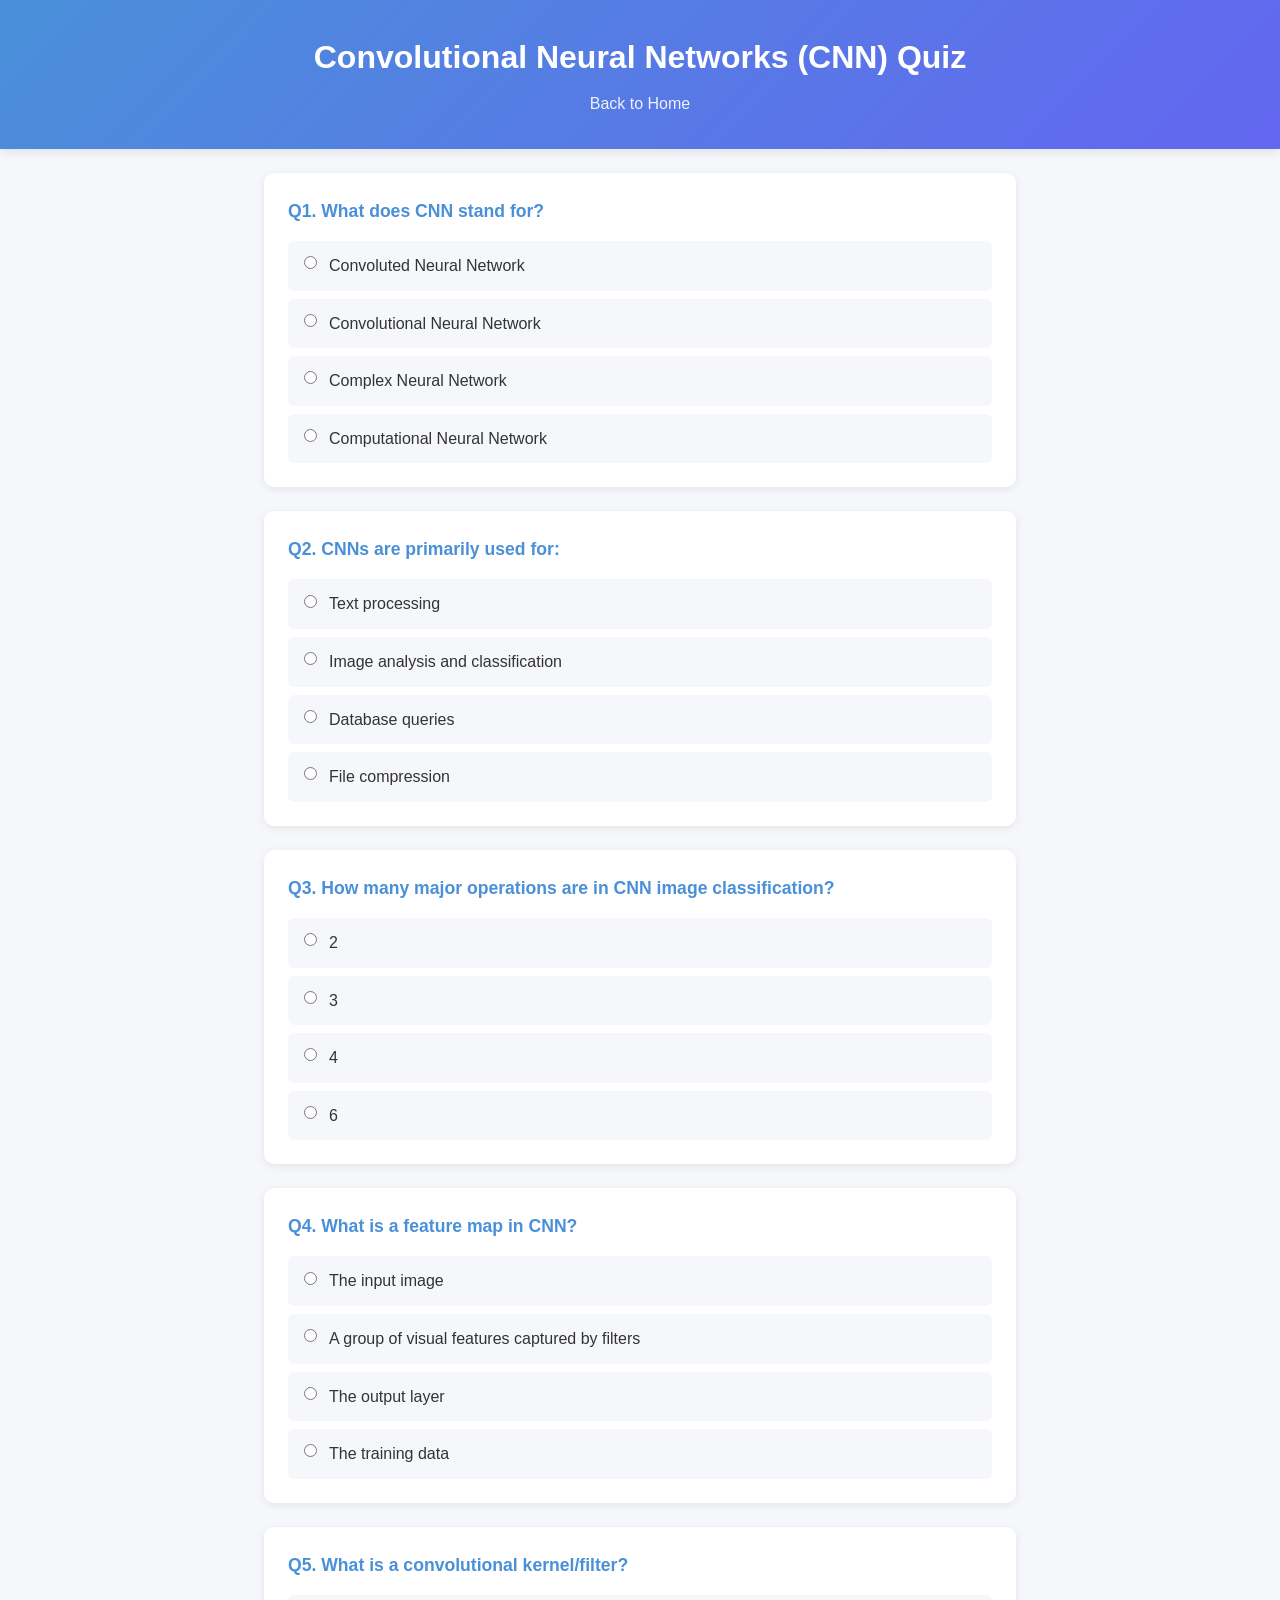
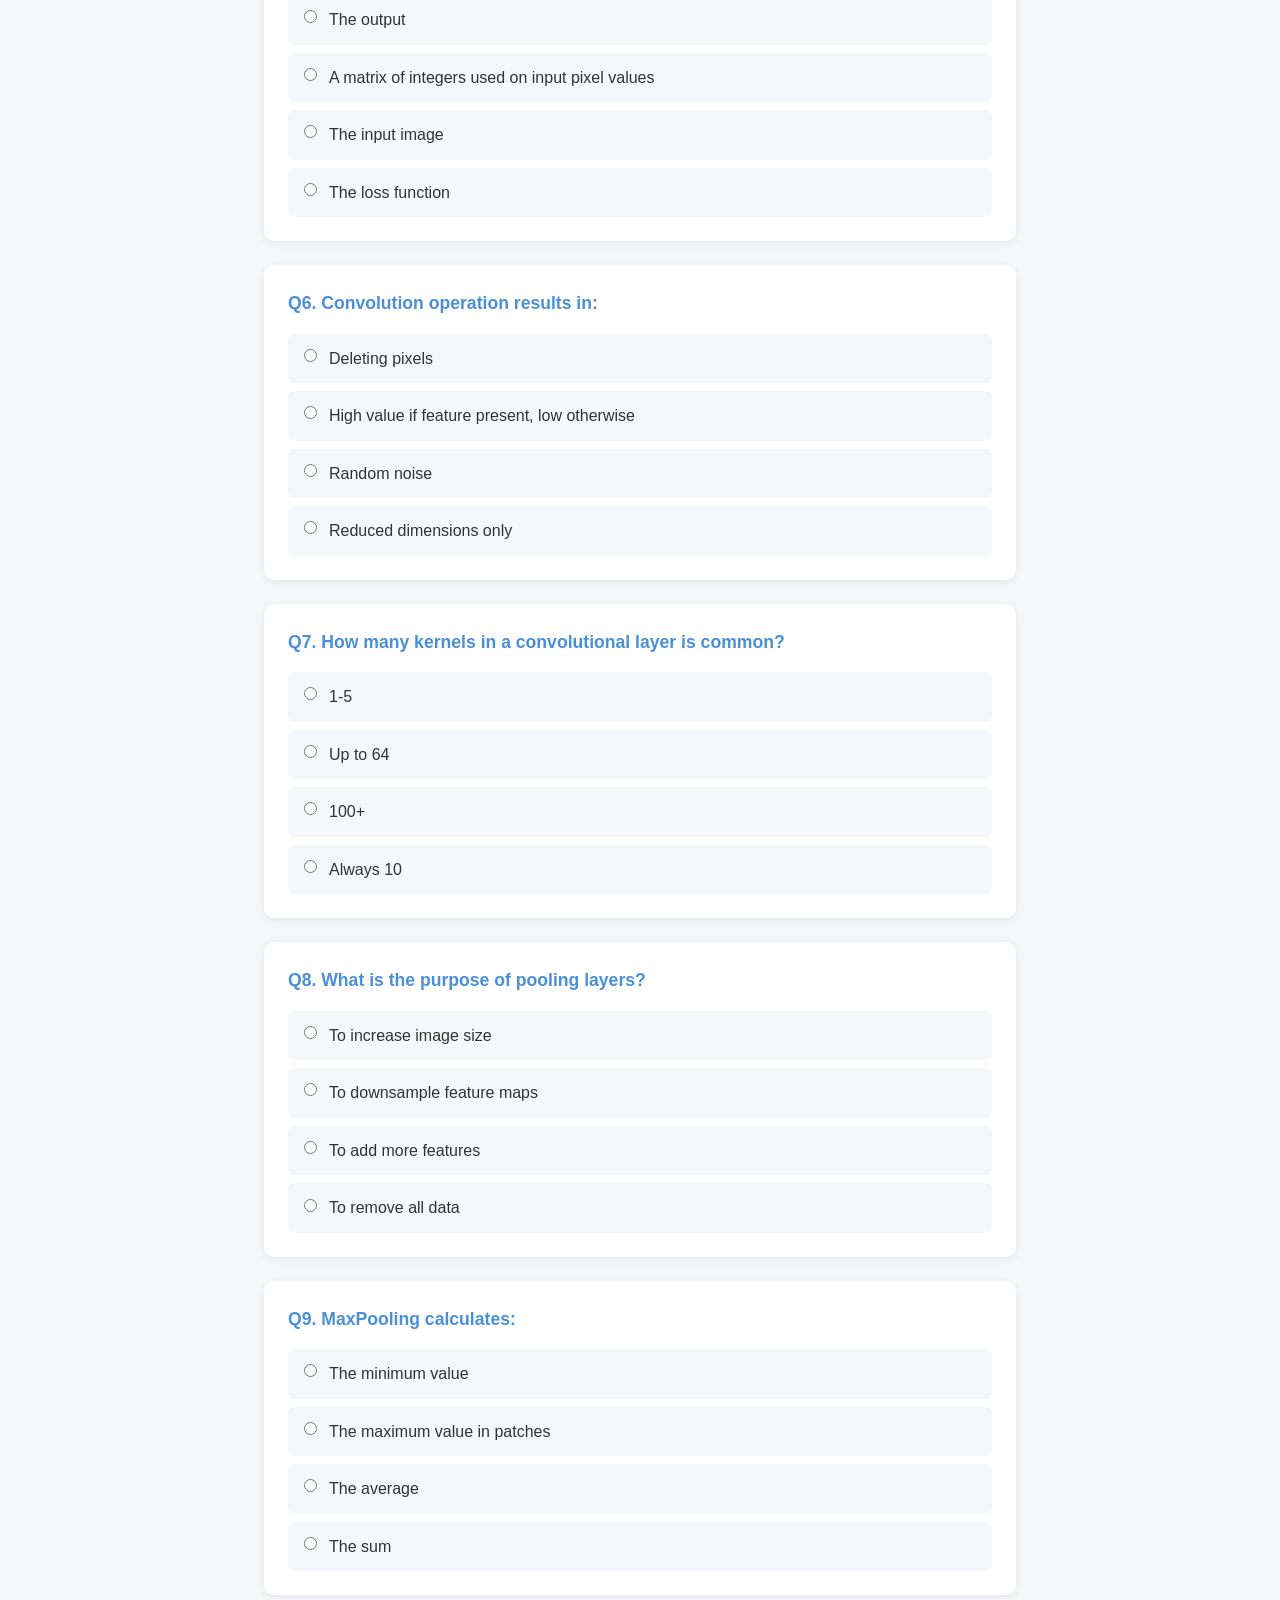
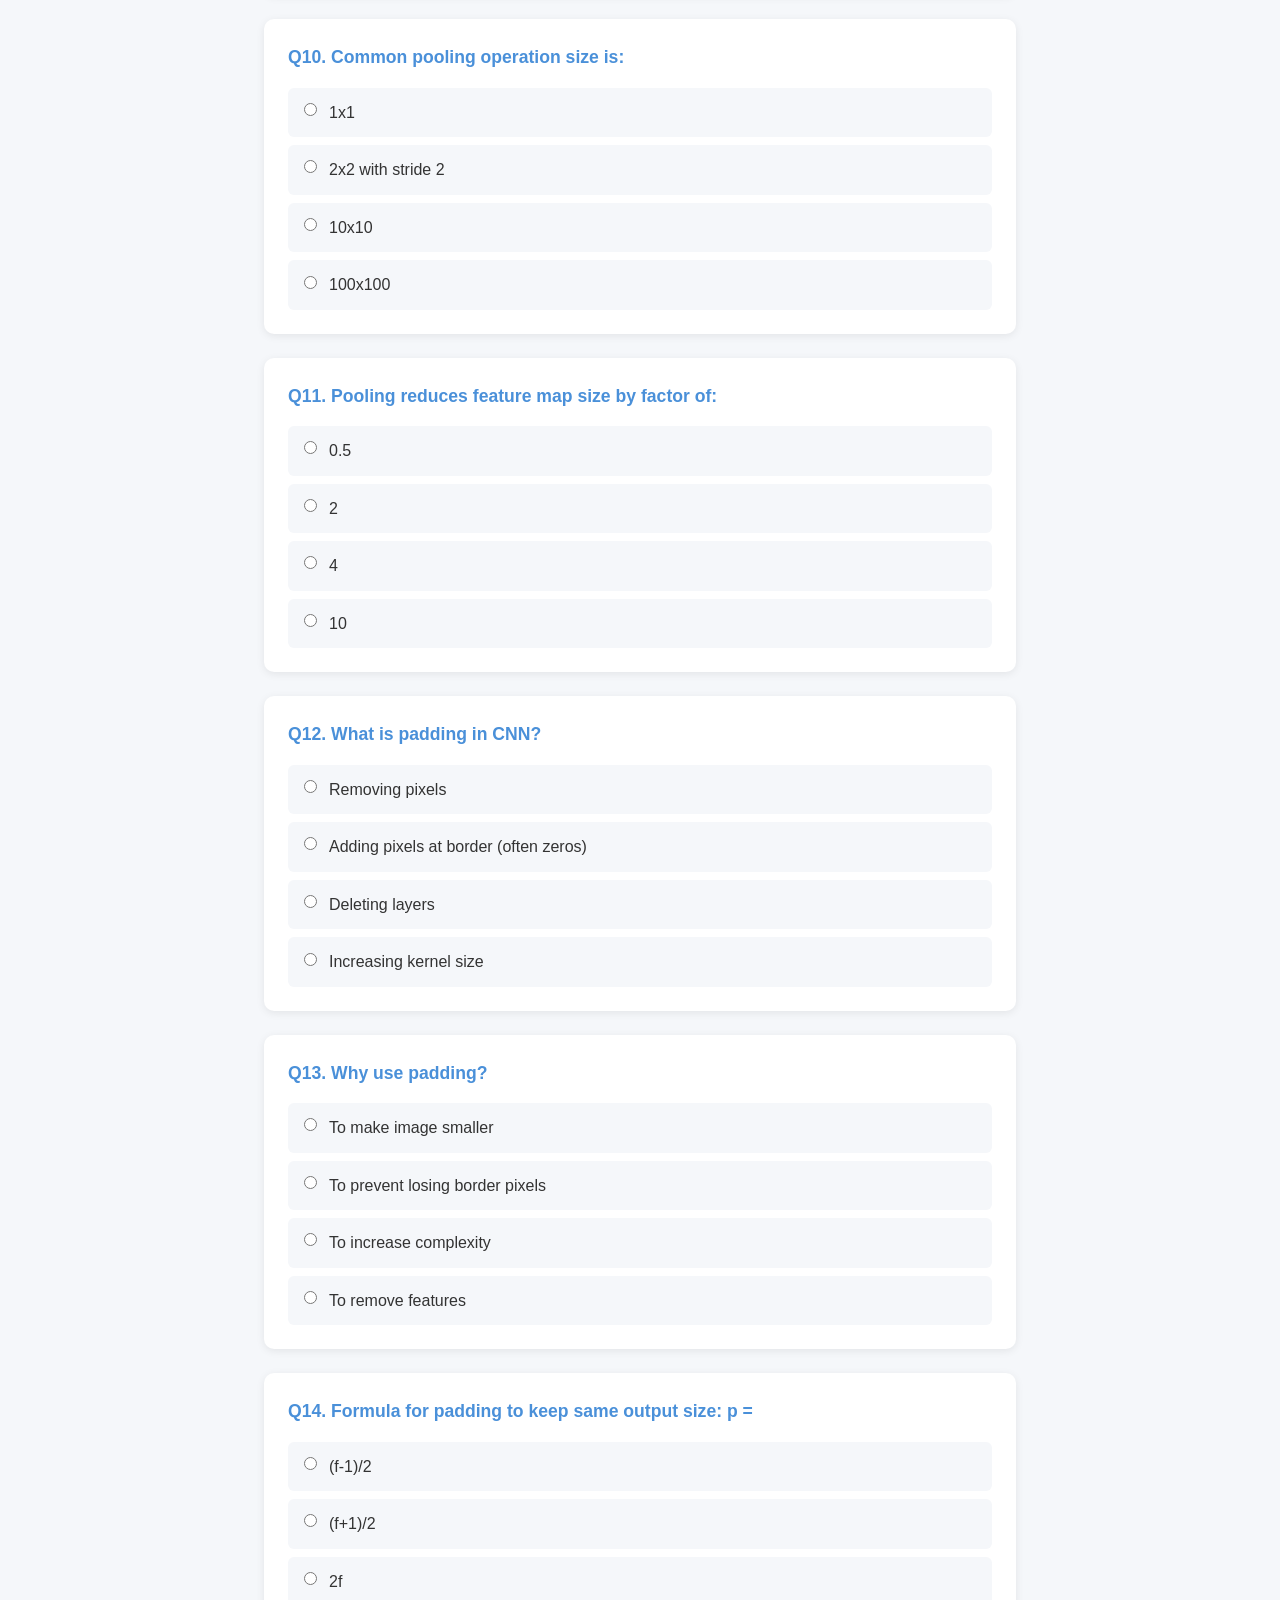
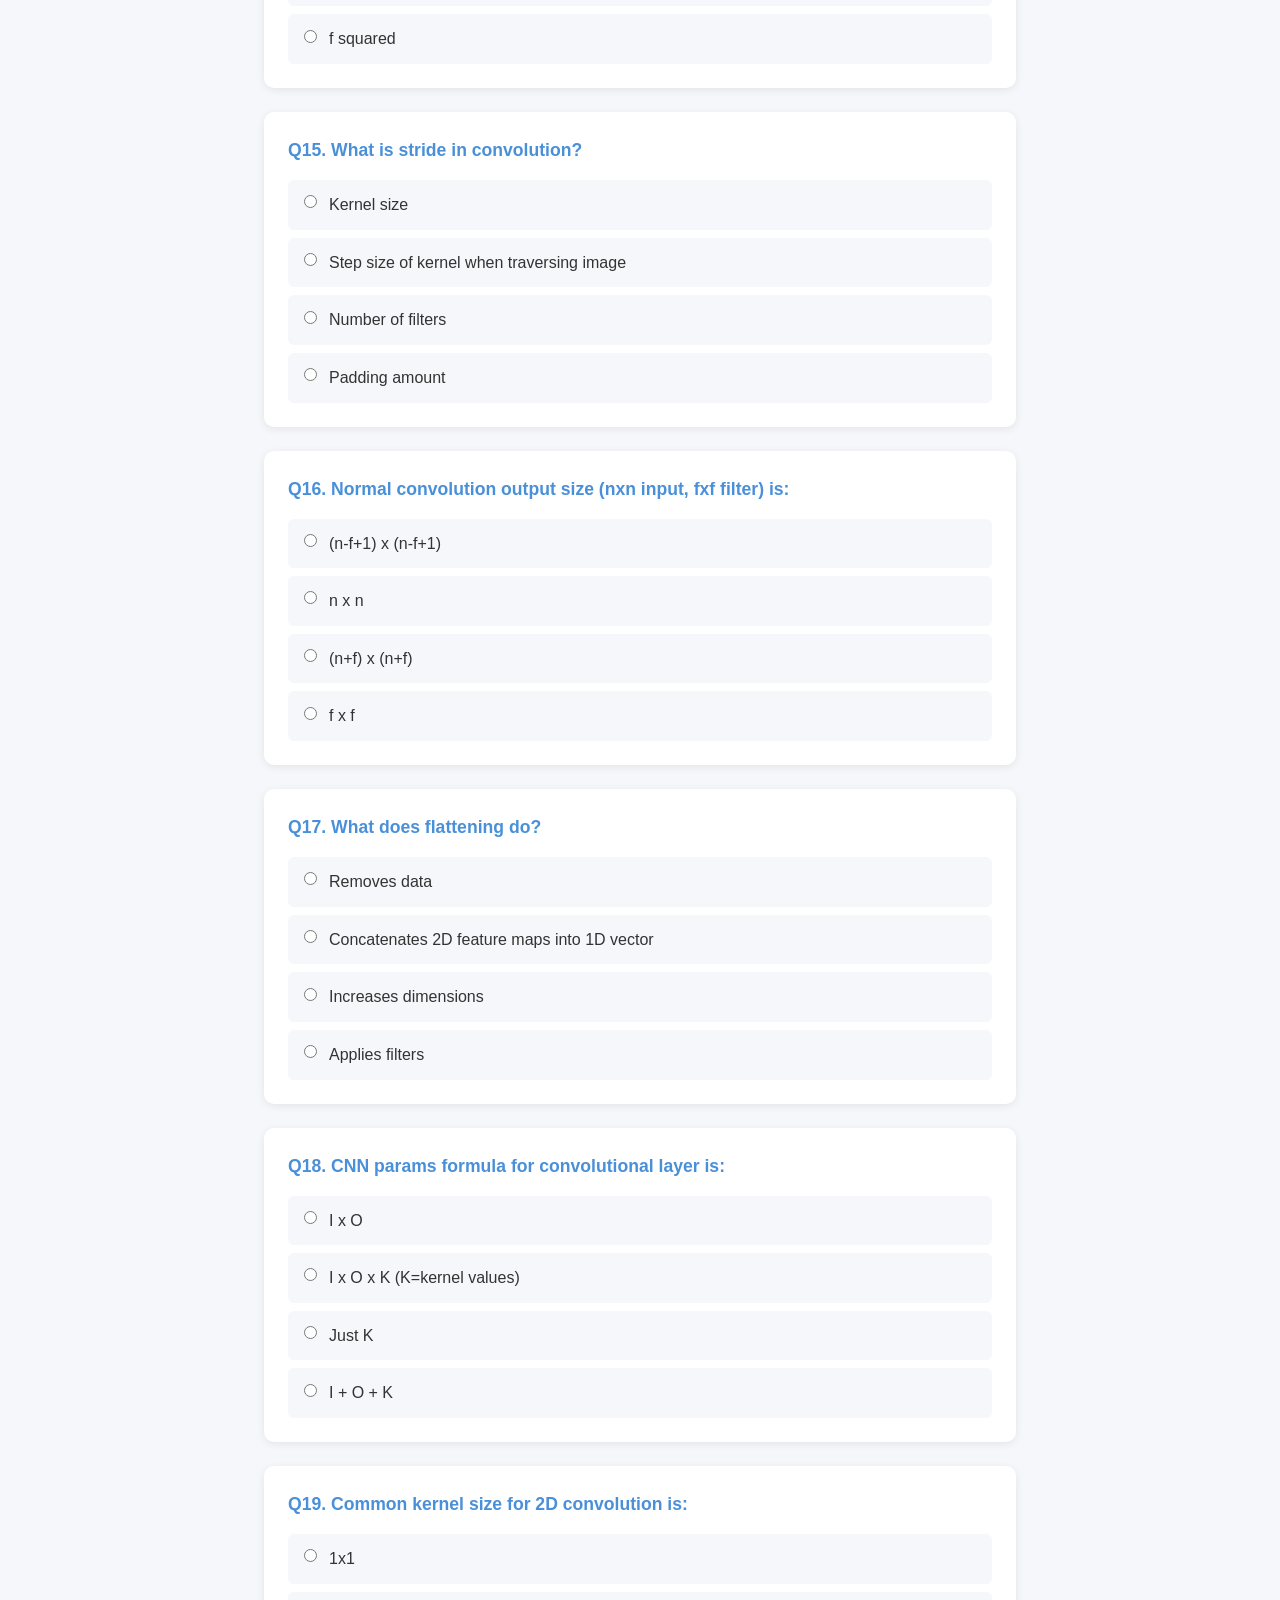
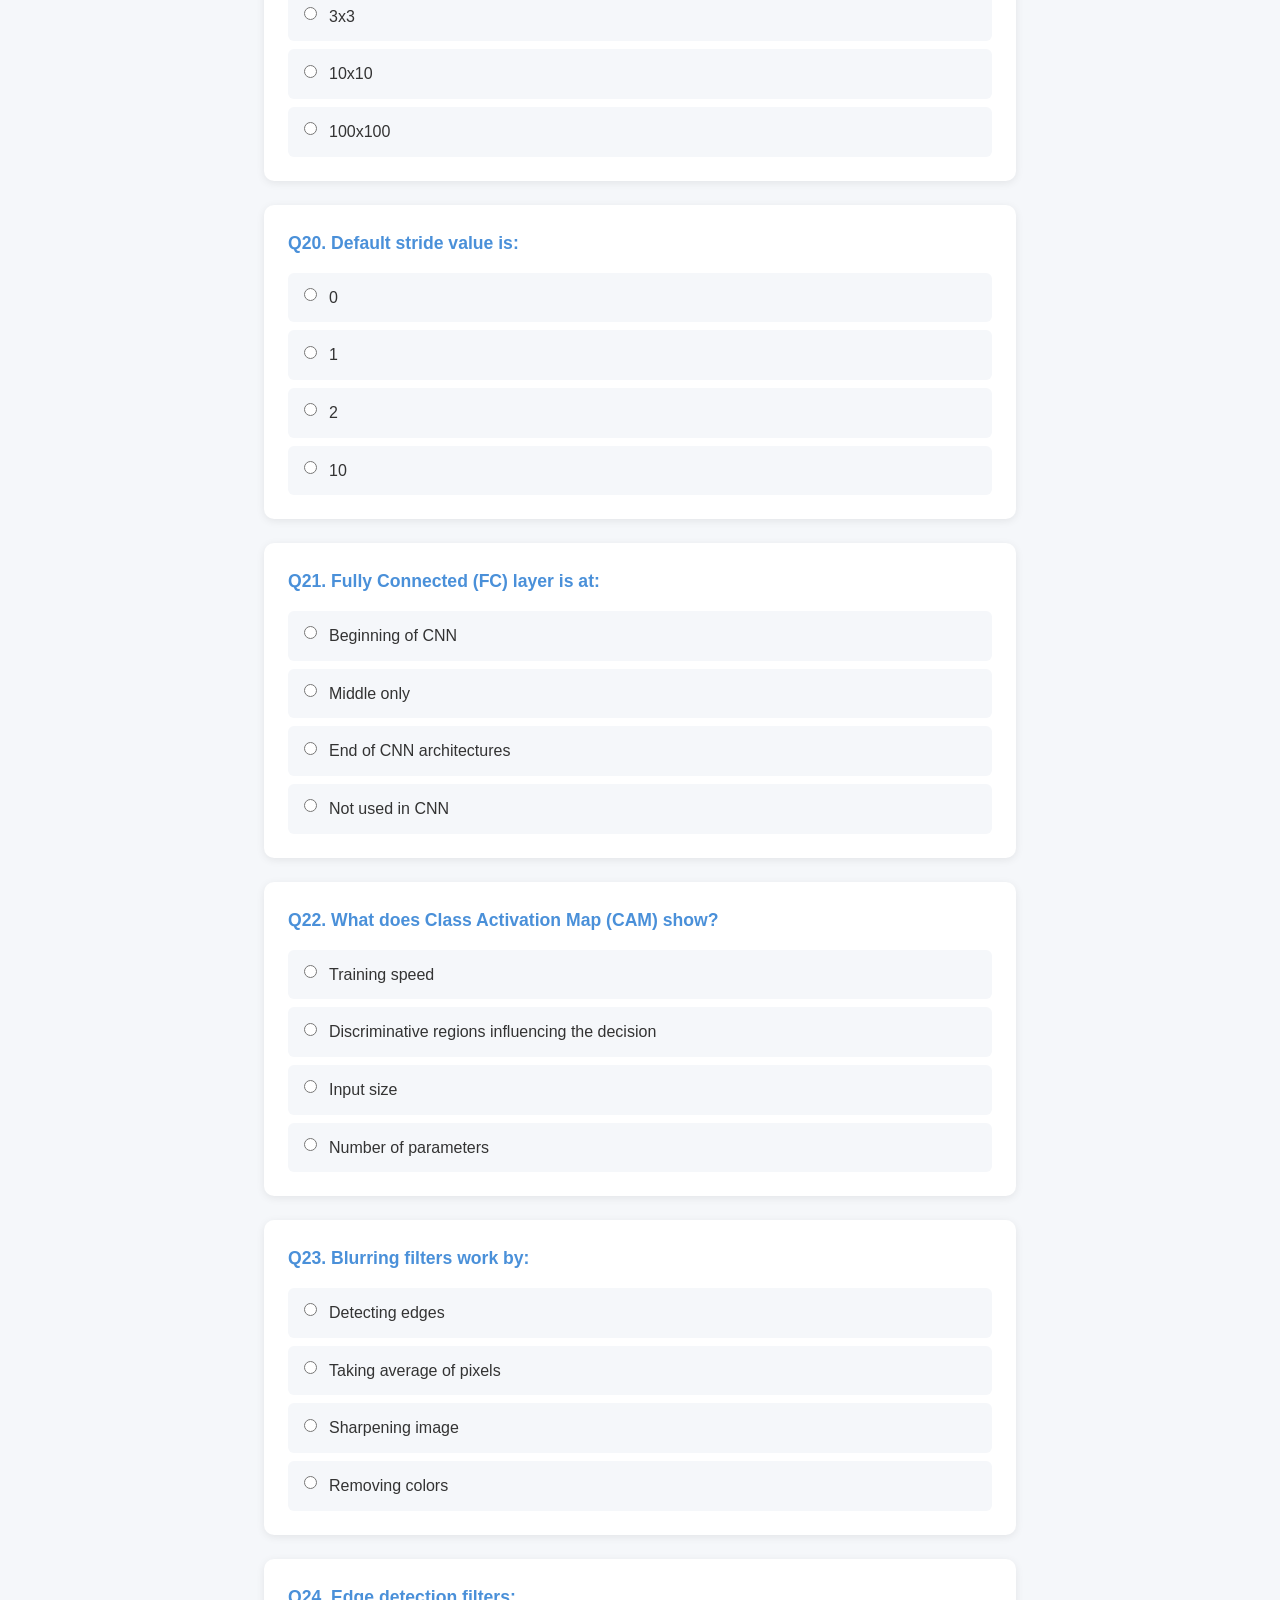
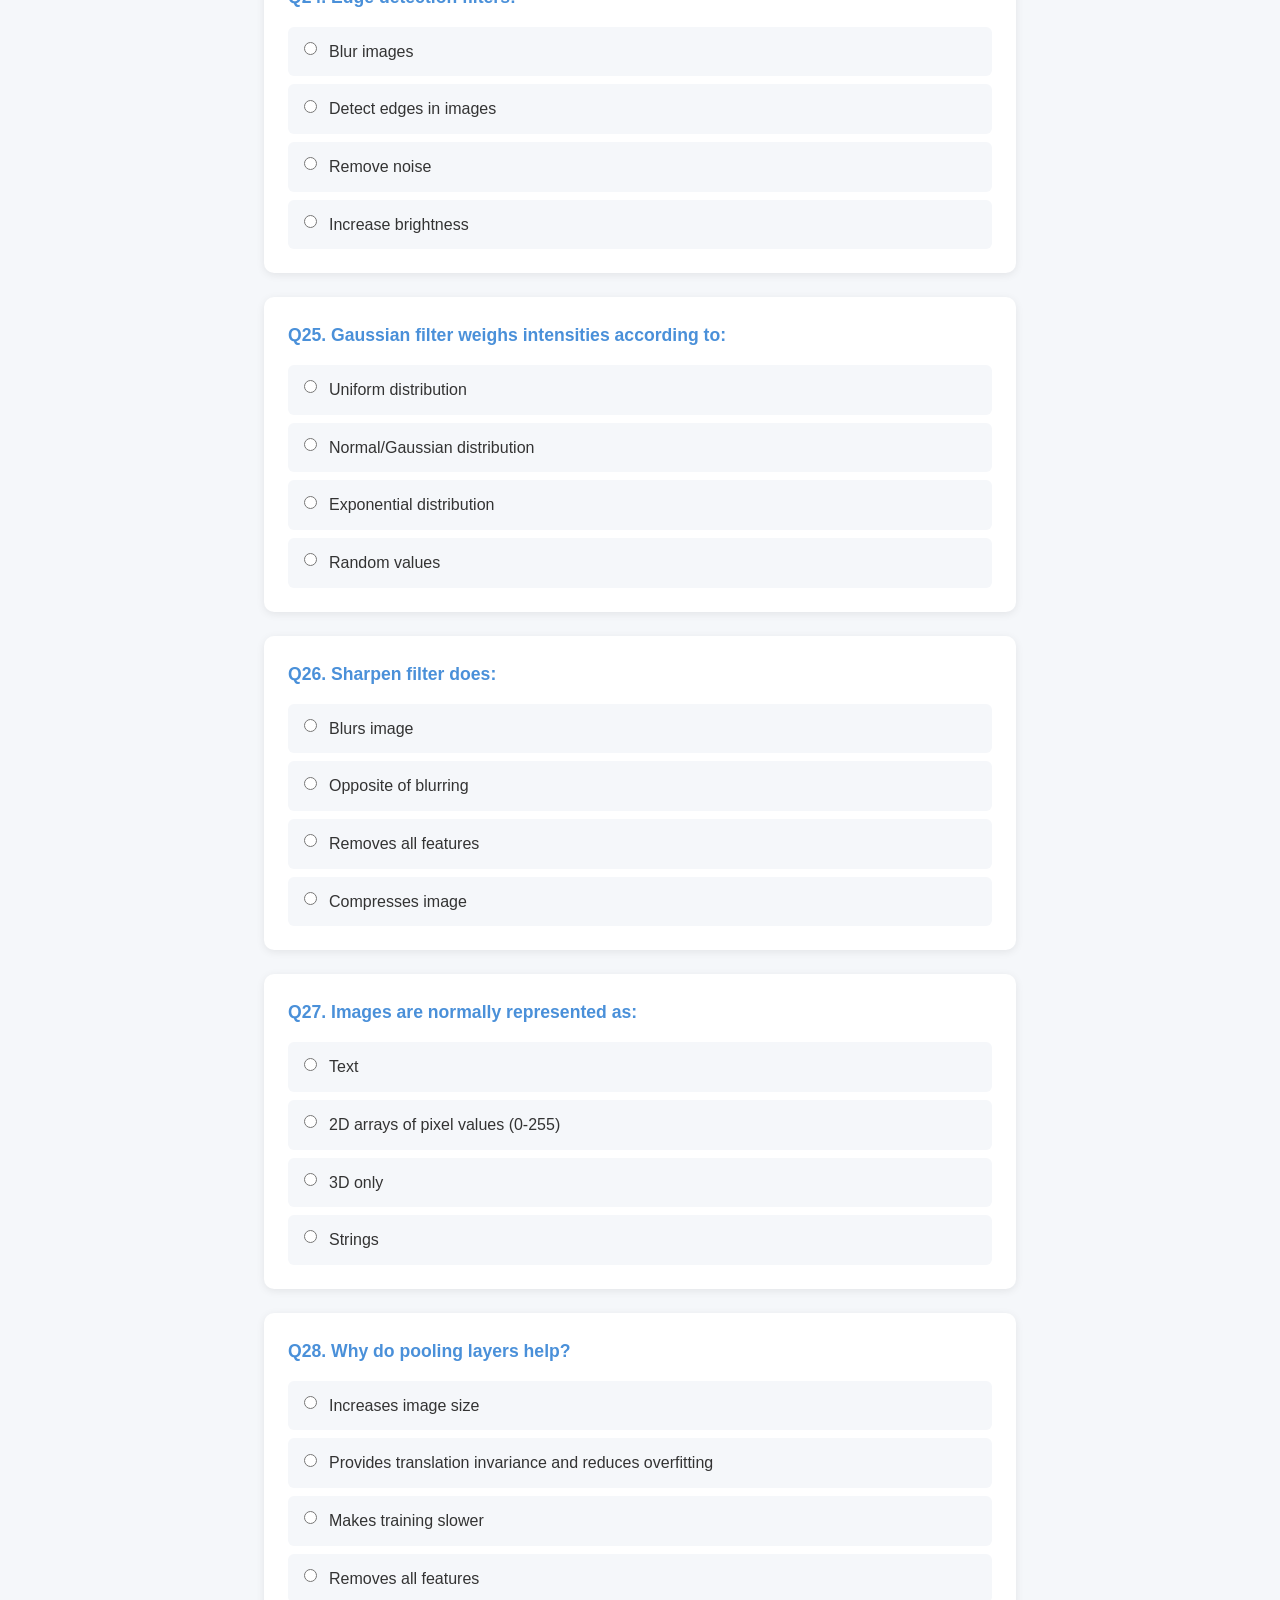
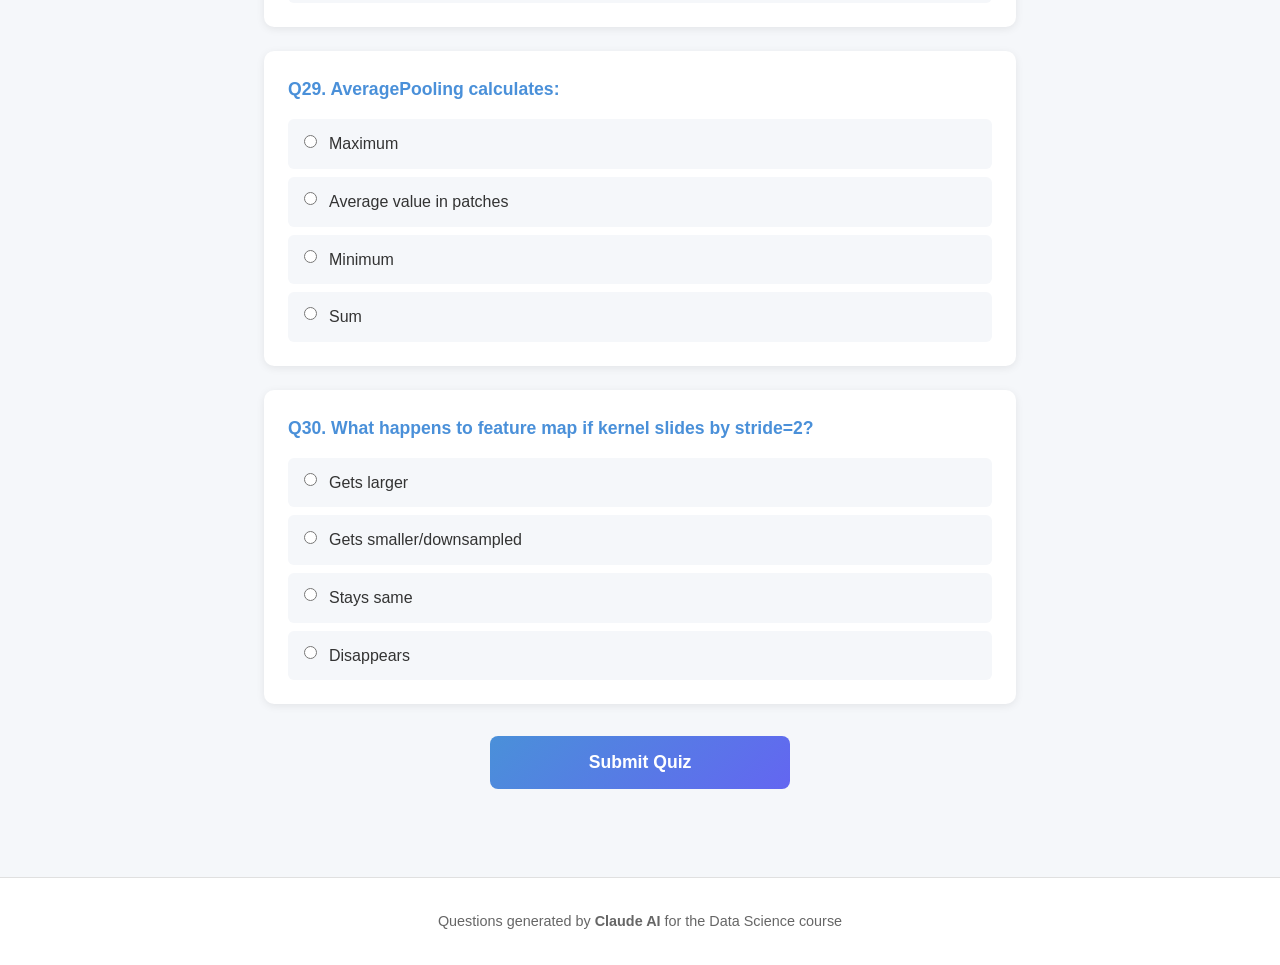
==== html/quiz_cnn.html @ d698b7fb "Add files via upload" ====
<!DOCTYPE html>
<html lang="en">
<head>
    <meta charset="UTF-8">
    <meta name="viewport" content="width=device-width, initial-scale=1.0">
    <title>CNN Quiz - Data Science Quizzes</title>
    <link rel="stylesheet" href="../css/styles.css">
</head>
<body>
    <header class="header">
        <h1>Convolutional Neural Networks (CNN) Quiz</h1>
        <p><a href="../index.html">Back to Home</a></p>
    </header>

    <main class="quiz-container">
        <div class="score" id="score"></div>

        <div class="question"><h3>Q1. What does CNN stand for?</h3><div class="options"><label><input type="radio" name="q1" value="a"> Convoluted Neural Network</label><label><input type="radio" name="q1" value="b"> Convolutional Neural Network</label><label><input type="radio" name="q1" value="c"> Complex Neural Network</label><label><input type="radio" name="q1" value="d"> Computational Neural Network</label></div><div class="feedback" id="f1"></div></div>

        <div class="question"><h3>Q2. CNNs are primarily used for:</h3><div class="options"><label><input type="radio" name="q2" value="a"> Text processing</label><label><input type="radio" name="q2" value="b"> Image analysis and classification</label><label><input type="radio" name="q2" value="c"> Database queries</label><label><input type="radio" name="q2" value="d"> File compression</label></div><div class="feedback" id="f2"></div></div>

        <div class="question"><h3>Q3. How many major operations are in CNN image classification?</h3><div class="options"><label><input type="radio" name="q3" value="a"> 2</label><label><input type="radio" name="q3" value="b"> 3</label><label><input type="radio" name="q3" value="c"> 4</label><label><input type="radio" name="q3" value="d"> 6</label></div><div class="feedback" id="f3"></div></div>

        <div class="question"><h3>Q4. What is a feature map in CNN?</h3><div class="options"><label><input type="radio" name="q4" value="a"> The input image</label><label><input type="radio" name="q4" value="b"> A group of visual features captured by filters</label><label><input type="radio" name="q4" value="c"> The output layer</label><label><input type="radio" name="q4" value="d"> The training data</label></div><div class="feedback" id="f4"></div></div>

        <div class="question"><h3>Q5. What is a convolutional kernel/filter?</h3><div class="options"><label><input type="radio" name="q5" value="a"> The output</label><label><input type="radio" name="q5" value="b"> A matrix of integers used on input pixel values</label><label><input type="radio" name="q5" value="c"> The input image</label><label><input type="radio" name="q5" value="d"> The loss function</label></div><div class="feedback" id="f5"></div></div>

        <div class="question"><h3>Q6. Convolution operation results in:</h3><div class="options"><label><input type="radio" name="q6" value="a"> Deleting pixels</label><label><input type="radio" name="q6" value="b"> High value if feature present, low otherwise</label><label><input type="radio" name="q6" value="c"> Random noise</label><label><input type="radio" name="q6" value="d"> Reduced dimensions only</label></div><div class="feedback" id="f6"></div></div>

        <div class="question"><h3>Q7. How many kernels in a convolutional layer is common?</h3><div class="options"><label><input type="radio" name="q7" value="a"> 1-5</label><label><input type="radio" name="q7" value="b"> Up to 64</label><label><input type="radio" name="q7" value="c"> 100+</label><label><input type="radio" name="q7" value="d"> Always 10</label></div><div class="feedback" id="f7"></div></div>

        <div class="question"><h3>Q8. What is the purpose of pooling layers?</h3><div class="options"><label><input type="radio" name="q8" value="a"> To increase image size</label><label><input type="radio" name="q8" value="b"> To downsample feature maps</label><label><input type="radio" name="q8" value="c"> To add more features</label><label><input type="radio" name="q8" value="d"> To remove all data</label></div><div class="feedback" id="f8"></div></div>

        <div class="question"><h3>Q9. MaxPooling calculates:</h3><div class="options"><label><input type="radio" name="q9" value="a"> The minimum value</label><label><input type="radio" name="q9" value="b"> The maximum value in patches</label><label><input type="radio" name="q9" value="c"> The average</label><label><input type="radio" name="q9" value="d"> The sum</label></div><div class="feedback" id="f9"></div></div>

        <div class="question"><h3>Q10. Common pooling operation size is:</h3><div class="options"><label><input type="radio" name="q10" value="a"> 1x1</label><label><input type="radio" name="q10" value="b"> 2x2 with stride 2</label><label><input type="radio" name="q10" value="c"> 10x10</label><label><input type="radio" name="q10" value="d"> 100x100</label></div><div class="feedback" id="f10"></div></div>

        <div class="question"><h3>Q11. Pooling reduces feature map size by factor of:</h3><div class="options"><label><input type="radio" name="q11" value="a"> 0.5</label><label><input type="radio" name="q11" value="b"> 2</label><label><input type="radio" name="q11" value="c"> 4</label><label><input type="radio" name="q11" value="d"> 10</label></div><div class="feedback" id="f11"></div></div>

        <div class="question"><h3>Q12. What is padding in CNN?</h3><div class="options"><label><input type="radio" name="q12" value="a"> Removing pixels</label><label><input type="radio" name="q12" value="b"> Adding pixels at border (often zeros)</label><label><input type="radio" name="q12" value="c"> Deleting layers</label><label><input type="radio" name="q12" value="d"> Increasing kernel size</label></div><div class="feedback" id="f12"></div></div>

        <div class="question"><h3>Q13. Why use padding?</h3><div class="options"><label><input type="radio" name="q13" value="a"> To make image smaller</label><label><input type="radio" name="q13" value="b"> To prevent losing border pixels</label><label><input type="radio" name="q13" value="c"> To increase complexity</label><label><input type="radio" name="q13" value="d"> To remove features</label></div><div class="feedback" id="f13"></div></div>

        <div class="question"><h3>Q14. Formula for padding to keep same output size: p =</h3><div class="options"><label><input type="radio" name="q14" value="a"> (f-1)/2</label><label><input type="radio" name="q14" value="b"> (f+1)/2</label><label><input type="radio" name="q14" value="c"> 2f</label><label><input type="radio" name="q14" value="d"> f squared</label></div><div class="feedback" id="f14"></div></div>

        <div class="question"><h3>Q15. What is stride in convolution?</h3><div class="options"><label><input type="radio" name="q15" value="a"> Kernel size</label><label><input type="radio" name="q15" value="b"> Step size of kernel when traversing image</label><label><input type="radio" name="q15" value="c"> Number of filters</label><label><input type="radio" name="q15" value="d"> Padding amount</label></div><div class="feedback" id="f15"></div></div>

        <div class="question"><h3>Q16. Normal convolution output size (nxn input, fxf filter) is:</h3><div class="options"><label><input type="radio" name="q16" value="a"> (n-f+1) x (n-f+1)</label><label><input type="radio" name="q16" value="b"> n x n</label><label><input type="radio" name="q16" value="c"> (n+f) x (n+f)</label><label><input type="radio" name="q16" value="d"> f x f</label></div><div class="feedback" id="f16"></div></div>

        <div class="question"><h3>Q17. What does flattening do?</h3><div class="options"><label><input type="radio" name="q17" value="a"> Removes data</label><label><input type="radio" name="q17" value="b"> Concatenates 2D feature maps into 1D vector</label><label><input type="radio" name="q17" value="c"> Increases dimensions</label><label><input type="radio" name="q17" value="d"> Applies filters</label></div><div class="feedback" id="f17"></div></div>

        <div class="question"><h3>Q18. CNN params formula for convolutional layer is:</h3><div class="options"><label><input type="radio" name="q18" value="a"> I x O</label><label><input type="radio" name="q18" value="b"> I x O x K (K=kernel values)</label><label><input type="radio" name="q18" value="c"> Just K</label><label><input type="radio" name="q18" value="d"> I + O + K</label></div><div class="feedback" id="f18"></div></div>

        <div class="question"><h3>Q19. Common kernel size for 2D convolution is:</h3><div class="options"><label><input type="radio" name="q19" value="a"> 1x1</label><label><input type="radio" name="q19" value="b"> 3x3</label><label><input type="radio" name="q19" value="c"> 10x10</label><label><input type="radio" name="q19" value="d"> 100x100</label></div><div class="feedback" id="f19"></div></div>

        <div class="question"><h3>Q20. Default stride value is:</h3><div class="options"><label><input type="radio" name="q20" value="a"> 0</label><label><input type="radio" name="q20" value="b"> 1</label><label><input type="radio" name="q20" value="c"> 2</label><label><input type="radio" name="q20" value="d"> 10</label></div><div class="feedback" id="f20"></div></div>

        <div class="question"><h3>Q21. Fully Connected (FC) layer is at:</h3><div class="options"><label><input type="radio" name="q21" value="a"> Beginning of CNN</label><label><input type="radio" name="q21" value="b"> Middle only</label><label><input type="radio" name="q21" value="c"> End of CNN architectures</label><label><input type="radio" name="q21" value="d"> Not used in CNN</label></div><div class="feedback" id="f21"></div></div>

        <div class="question"><h3>Q22. What does Class Activation Map (CAM) show?</h3><div class="options"><label><input type="radio" name="q22" value="a"> Training speed</label><label><input type="radio" name="q22" value="b"> Discriminative regions influencing the decision</label><label><input type="radio" name="q22" value="c"> Input size</label><label><input type="radio" name="q22" value="d"> Number of parameters</label></div><div class="feedback" id="f22"></div></div>

        <div class="question"><h3>Q23. Blurring filters work by:</h3><div class="options"><label><input type="radio" name="q23" value="a"> Detecting edges</label><label><input type="radio" name="q23" value="b"> Taking average of pixels</label><label><input type="radio" name="q23" value="c"> Sharpening image</label><label><input type="radio" name="q23" value="d"> Removing colors</label></div><div class="feedback" id="f23"></div></div>

        <div class="question"><h3>Q24. Edge detection filters:</h3><div class="options"><label><input type="radio" name="q24" value="a"> Blur images</label><label><input type="radio" name="q24" value="b"> Detect edges in images</label><label><input type="radio" name="q24" value="c"> Remove noise</label><label><input type="radio" name="q24" value="d"> Increase brightness</label></div><div class="feedback" id="f24"></div></div>

        <div class="question"><h3>Q25. Gaussian filter weighs intensities according to:</h3><div class="options"><label><input type="radio" name="q25" value="a"> Uniform distribution</label><label><input type="radio" name="q25" value="b"> Normal/Gaussian distribution</label><label><input type="radio" name="q25" value="c"> Exponential distribution</label><label><input type="radio" name="q25" value="d"> Random values</label></div><div class="feedback" id="f25"></div></div>

        <div class="question"><h3>Q26. Sharpen filter does:</h3><div class="options"><label><input type="radio" name="q26" value="a"> Blurs image</label><label><input type="radio" name="q26" value="b"> Opposite of blurring</label><label><input type="radio" name="q26" value="c"> Removes all features</label><label><input type="radio" name="q26" value="d"> Compresses image</label></div><div class="feedback" id="f26"></div></div>

        <div class="question"><h3>Q27. Images are normally represented as:</h3><div class="options"><label><input type="radio" name="q27" value="a"> Text</label><label><input type="radio" name="q27" value="b"> 2D arrays of pixel values (0-255)</label><label><input type="radio" name="q27" value="c"> 3D only</label><label><input type="radio" name="q27" value="d"> Strings</label></div><div class="feedback" id="f27"></div></div>

        <div class="question"><h3>Q28. Why do pooling layers help?</h3><div class="options"><label><input type="radio" name="q28" value="a"> Increases image size</label><label><input type="radio" name="q28" value="b"> Provides translation invariance and reduces overfitting</label><label><input type="radio" name="q28" value="c"> Makes training slower</label><label><input type="radio" name="q28" value="d"> Removes all features</label></div><div class="feedback" id="f28"></div></div>

        <div class="question"><h3>Q29. AveragePooling calculates:</h3><div class="options"><label><input type="radio" name="q29" value="a"> Maximum</label><label><input type="radio" name="q29" value="b"> Average value in patches</label><label><input type="radio" name="q29" value="c"> Minimum</label><label><input type="radio" name="q29" value="d"> Sum</label></div><div class="feedback" id="f29"></div></div>

        <div class="question"><h3>Q30. What happens to feature map if kernel slides by stride=2?</h3><div class="options"><label><input type="radio" name="q30" value="a"> Gets larger</label><label><input type="radio" name="q30" value="b"> Gets smaller/downsampled</label><label><input type="radio" name="q30" value="c"> Stays same</label><label><input type="radio" name="q30" value="d"> Disappears</label></div><div class="feedback" id="f30"></div></div>

        <button class="submit-btn" onclick="submitQuiz()">Submit Quiz</button>
    </main>

    <footer class="footer">
        <p>Questions generated by <strong>Claude AI</strong> for the Data Science course</p>
    </footer>

    <script src="../js/quiz.js"></script>
    <script>
        const answers = {
            q1:"b",q2:"b",q3:"c",q4:"b",q5:"b",q6:"b",q7:"b",q8:"b",q9:"b",q10:"b",
            q11:"b",q12:"b",q13:"b",q14:"a",q15:"b",q16:"a",q17:"b",q18:"b",q19:"b",q20:"b",
            q21:"c",q22:"b",q23:"b",q24:"b",q25:"b",q26:"b",q27:"b",q28:"b",q29:"b",q30:"b"
        };

        const explanations = {
            q1:"CNN stands for Convolutional Neural Network.",
            q2:"CNNs are used for image analysis and classification.",
            q3:"4 major operations: Convolution, Activation map, Pooling, Flattening.",
            q4:"Feature maps capture visual features from filters.",
            q5:"Kernel is a matrix applied to input pixels.",
            q6:"Convolution gives high value when feature is present.",
            q7:"Up to 64 kernels is common.",
            q8:"Pooling downsamples to reduce size.",
            q9:"MaxPooling takes maximum value in patches.",
            q10:"2x2 pooling with stride 2 is common.",
            q11:"2x2 pooling reduces by factor of 2.",
            q12:"Padding adds pixels at borders (zero-padding).",
            q13:"Padding prevents loss of border information.",
            q14:"p = (f-1)/2 keeps output size same as input.",
            q15:"Stride is the step size of kernel movement.",
            q16:"Output is (n-f+1) x (n-f+1) without padding.",
            q17:"Flattening converts 2D maps to 1D vector for FC layer.",
            q18:"Parameters = I x O x K where I=input, O=output channels, K=kernel.",
            q19:"3x3 is common kernel size for 2D.",
            q20:"Default stride is 1.",
            q21:"FC layer is at the end of CNN.",
            q22:"CAM shows regions that influenced the decision.",
            q23:"Blurring filters average pixels.",
            q24:"Edge detection filters find edges.",
            q25:"Gaussian filter uses normal distribution weighting.",
            q26:"Sharpen does opposite of blurring.",
            q27:"Images are 2D arrays of pixel values 0-255.",
            q28:"Pooling gives translation invariance and reduces overfitting.",
            q29:"AveragePooling computes average in patches.",
            q30:"Stride=2 downsamples the feature map."
        };

        initQuiz(answers, explanations);
    </script>
</body>
</html>
---- css/styles.css ----
/* Data Science Quizzes - Main Styles */

:root {
    --primary-color: #4a90d9;
    --primary-hover: #357abd;
    --success-color: #28a745;
    --success-bg: #d4edda;
    --success-border: #c3e6cb;
    --error-color: #dc3545;
    --error-bg: #f8d7da;
    --error-border: #f5c6cb;
    --text-color: #333;
    --text-muted: #666;
    --bg-color: #f5f7fa;
    --card-bg: #fff;
    --border-color: #e0e0e0;
    --code-bg: #f8f9fa;
}

* {
    box-sizing: border-box;
    margin: 0;
    padding: 0;
}

body {
    font-family: 'Segoe UI', Tahoma, Geneva, Verdana, sans-serif;
    background-color: var(--bg-color);
    color: var(--text-color);
    line-height: 1.6;
    min-height: 100vh;
}

/* Header */
.header {
    background: linear-gradient(135deg, var(--primary-color), #6366f1);
    color: white;
    padding: 2rem;
    text-align: center;
    box-shadow: 0 2px 10px rgba(0, 0, 0, 0.1);
}

.header h1 {
    font-size: 2rem;
    margin-bottom: 0.5rem;
}

.header p {
    opacity: 0.9;
    font-size: 1rem;
}

.header a {
    color: white;
    text-decoration: none;
}

.header a:hover {
    text-decoration: underline;
}

/* Container */
.container {
    max-width: 900px;
    margin: 0 auto;
    padding: 2rem;
}

/* Homepage Styles */
.intro {
    text-align: center;
    margin-bottom: 2rem;
    padding: 1.5rem;
    background: var(--card-bg);
    border-radius: 10px;
    box-shadow: 0 2px 8px rgba(0, 0, 0, 0.08);
}

.intro p {
    color: var(--text-muted);
    font-size: 1.1rem;
}

.quiz-grid {
    display: grid;
    grid-template-columns: repeat(auto-fill, minmax(280px, 1fr));
    gap: 1.5rem;
}

.quiz-card {
    background: var(--card-bg);
    border-radius: 10px;
    padding: 1.5rem;
    box-shadow: 0 2px 8px rgba(0, 0, 0, 0.08);
    transition: transform 0.2s, box-shadow 0.2s;
    text-decoration: none;
    color: inherit;
    display: block;
    border: 2px solid transparent;
}

.quiz-card:hover {
    transform: translateY(-4px);
    box-shadow: 0 6px 20px rgba(0, 0, 0, 0.12);
    border-color: var(--primary-color);
}

.quiz-card h3 {
    color: var(--primary-color);
    margin-bottom: 0.5rem;
    font-size: 1.2rem;
}

.quiz-card p {
    color: var(--text-muted);
    font-size: 0.9rem;
}

.quiz-card .question-count {
    display: inline-block;
    background: var(--bg-color);
    padding: 0.25rem 0.75rem;
    border-radius: 20px;
    font-size: 0.8rem;
    margin-top: 0.75rem;
    color: var(--text-muted);
}

/* Quiz Page Styles */
.quiz-container {
    max-width: 800px;
    margin: 0 auto;
    padding: 1.5rem;
}

.question {
    background: var(--card-bg);
    border-radius: 10px;
    padding: 1.5rem;
    margin-bottom: 1.5rem;
    box-shadow: 0 2px 8px rgba(0, 0, 0, 0.08);
}

.question h3 {
    color: var(--primary-color);
    margin-bottom: 1rem;
    font-size: 1.1rem;
}

.question p {
    margin-bottom: 1rem;
}

.code {
    background: var(--code-bg);
    padding: 1rem;
    border-radius: 6px;
    font-family: 'Consolas', 'Monaco', monospace;
    font-size: 0.9rem;
    overflow-x: auto;
    margin-bottom: 1rem;
    border: 1px solid var(--border-color);
    white-space: pre-wrap;
}

.options {
    display: flex;
    flex-direction: column;
    gap: 0.5rem;
}

.options label {
    display: flex;
    align-items: flex-start;
    padding: 0.75rem 1rem;
    background: var(--bg-color);
    border-radius: 6px;
    cursor: pointer;
    transition: background 0.2s;
}

.options label:hover {
    background: #e8ecf1;
}

.options input[type="radio"] {
    margin-right: 0.75rem;
    margin-top: 0.2rem;
    flex-shrink: 0;
}

.feedback {
    margin-top: 1rem;
    padding: 1rem;
    border-radius: 6px;
    display: none;
}

.feedback.correct {
    background: var(--success-bg);
    color: #155724;
    border: 1px solid var(--success-border);
}

.feedback.incorrect {
    background: var(--error-bg);
    color: #721c24;
    border: 1px solid var(--error-border);
}

/* Submit Button */
.submit-btn {
    display: block;
    width: 100%;
    max-width: 300px;
    margin: 2rem auto;
    padding: 1rem 2rem;
    background: linear-gradient(135deg, var(--primary-color), #6366f1);
    color: white;
    border: none;
    border-radius: 8px;
    font-size: 1.1rem;
    font-weight: 600;
    cursor: pointer;
    transition: transform 0.2s, box-shadow 0.2s;
}

.submit-btn:hover {
    transform: translateY(-2px);
    box-shadow: 0 4px 15px rgba(74, 144, 217, 0.4);
}

.submit-btn:active {
    transform: translateY(0);
}

/* Score Display */
.score {
    text-align: center;
    padding: 2rem;
    background: var(--card-bg);
    border-radius: 10px;
    margin: 2rem 0;
    box-shadow: 0 2px 8px rgba(0, 0, 0, 0.08);
    display: none;
}

.score h2 {
    color: var(--primary-color);
    font-size: 1.8rem;
}

.score .percentage {
    font-size: 3rem;
    font-weight: bold;
    margin: 1rem 0;
}

.score .percentage.excellent {
    color: var(--success-color);
}

.score .percentage.good {
    color: #ffc107;
}

.score .percentage.needs-work {
    color: var(--error-color);
}

/* Back Link */
.back-link {
    display: inline-block;
    margin-bottom: 1rem;
    color: var(--primary-color);
    text-decoration: none;
    font-weight: 500;
}

.back-link:hover {
    text-decoration: underline;
}

/* Footer */
.footer {
    text-align: center;
    padding: 2rem;
    color: var(--text-muted);
    font-size: 0.9rem;
    border-top: 1px solid var(--border-color);
    margin-top: 2rem;
    background: var(--card-bg);
}

.footer a {
    color: var(--primary-color);
    text-decoration: none;
}

.footer a:hover {
    text-decoration: underline;
}

/* Responsive */
@media (max-width: 600px) {
    .header h1 {
        font-size: 1.5rem;
    }

    .container {
        padding: 1rem;
    }

    .quiz-container {
        padding: 1rem;
    }

    .question {
        padding: 1rem;
    }

    .quiz-grid {
        grid-template-columns: 1fr;
    }
}
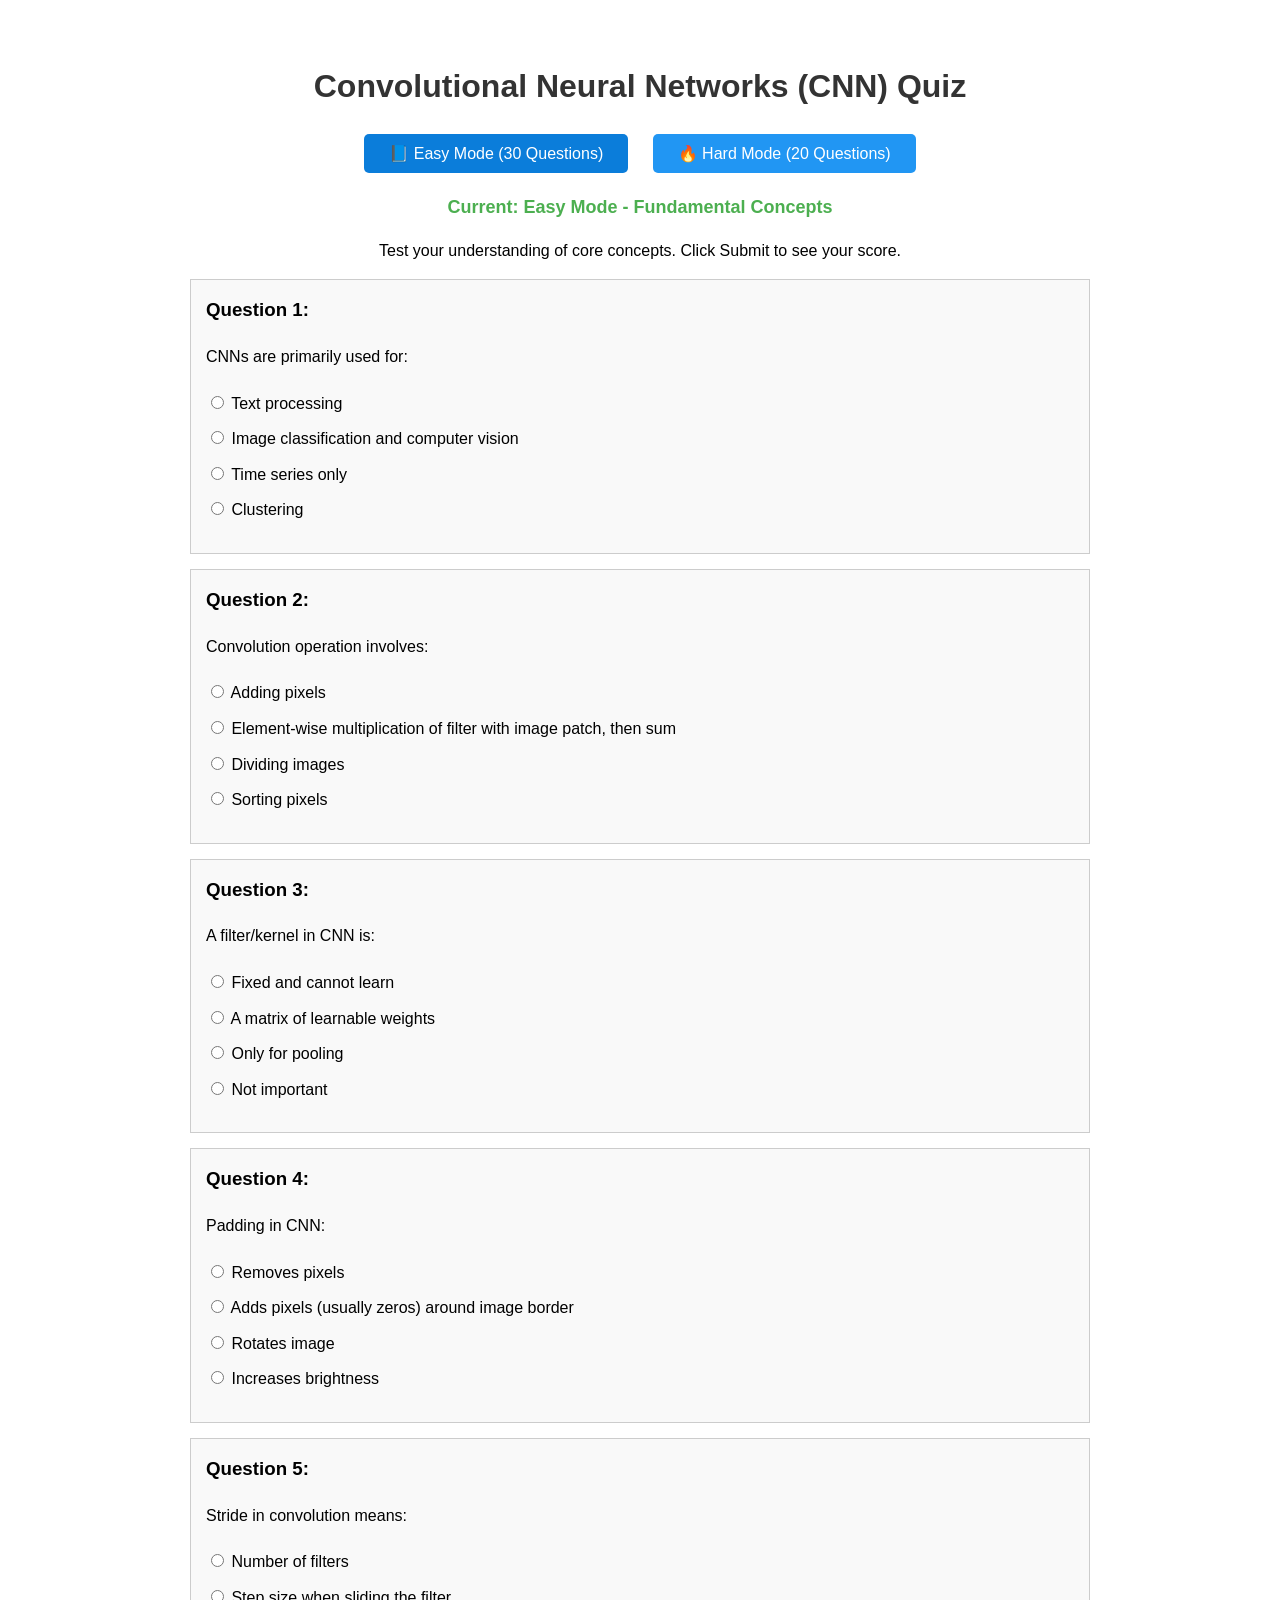
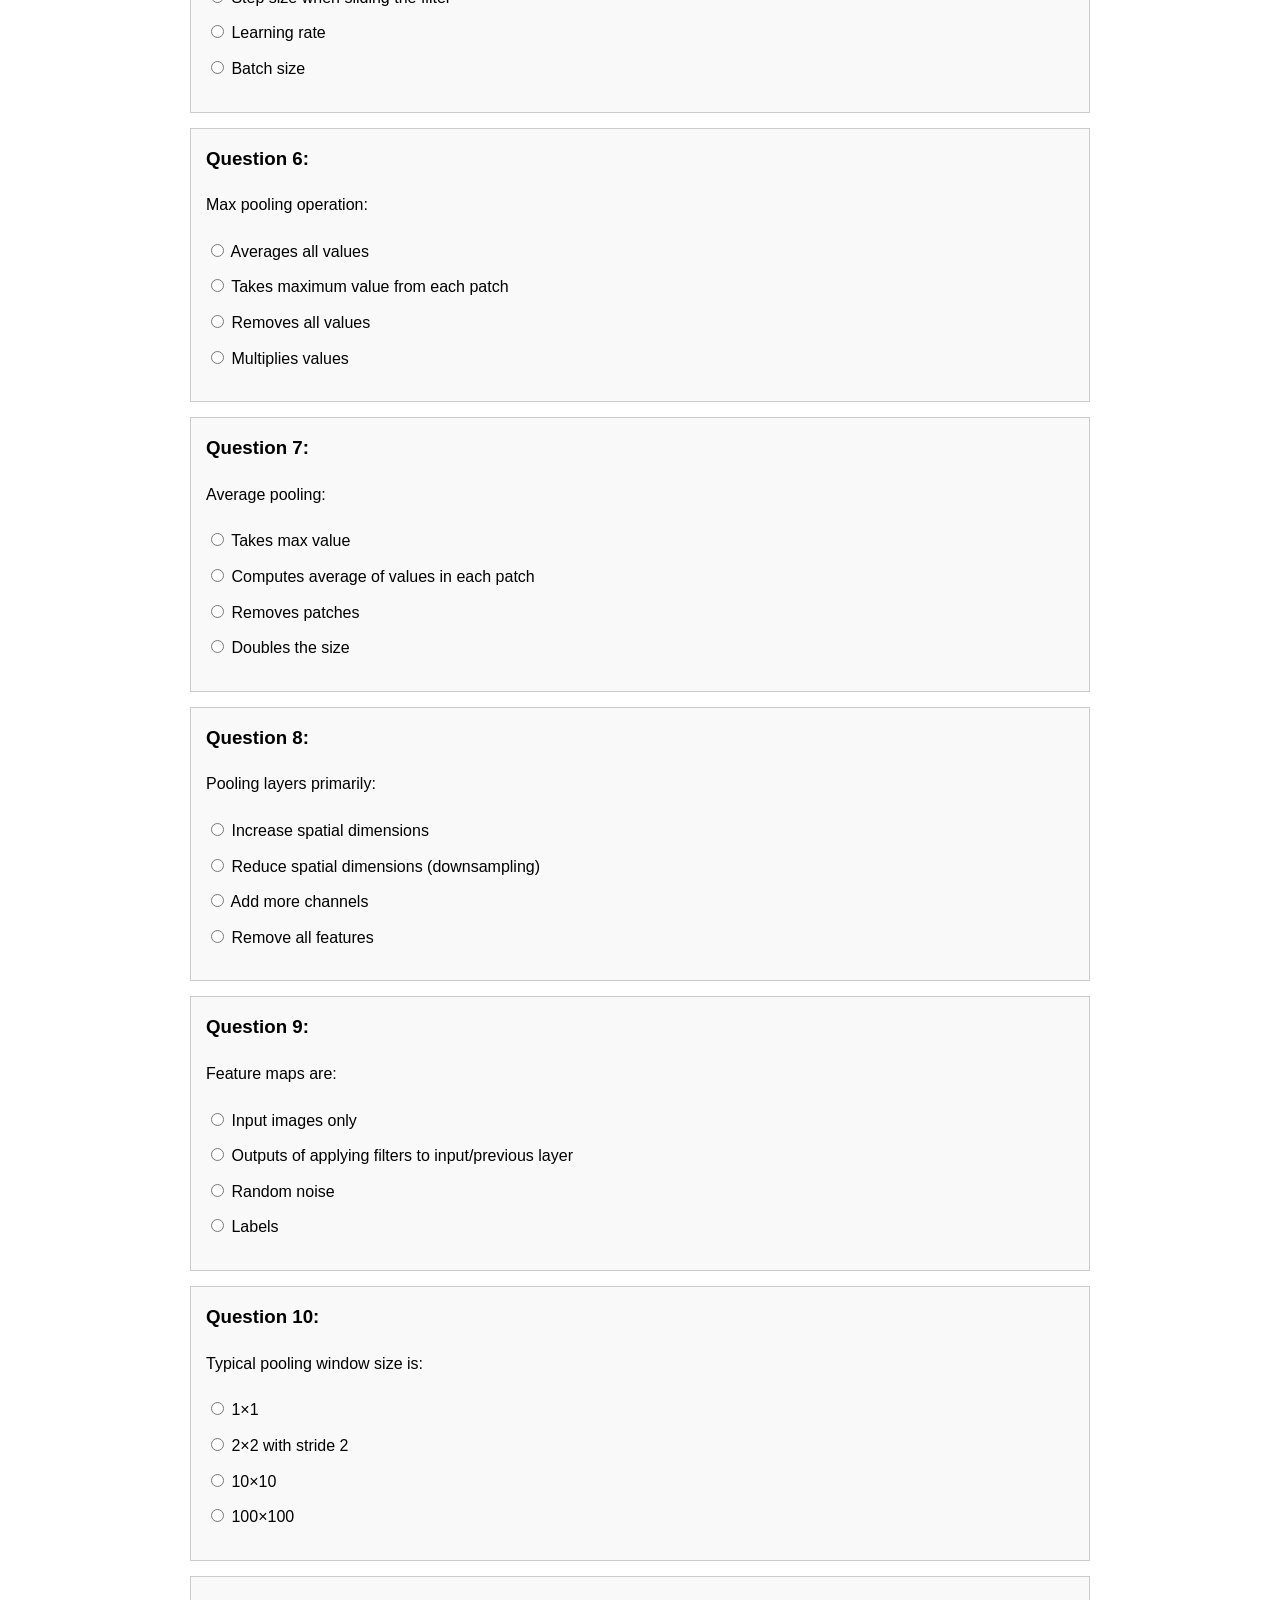
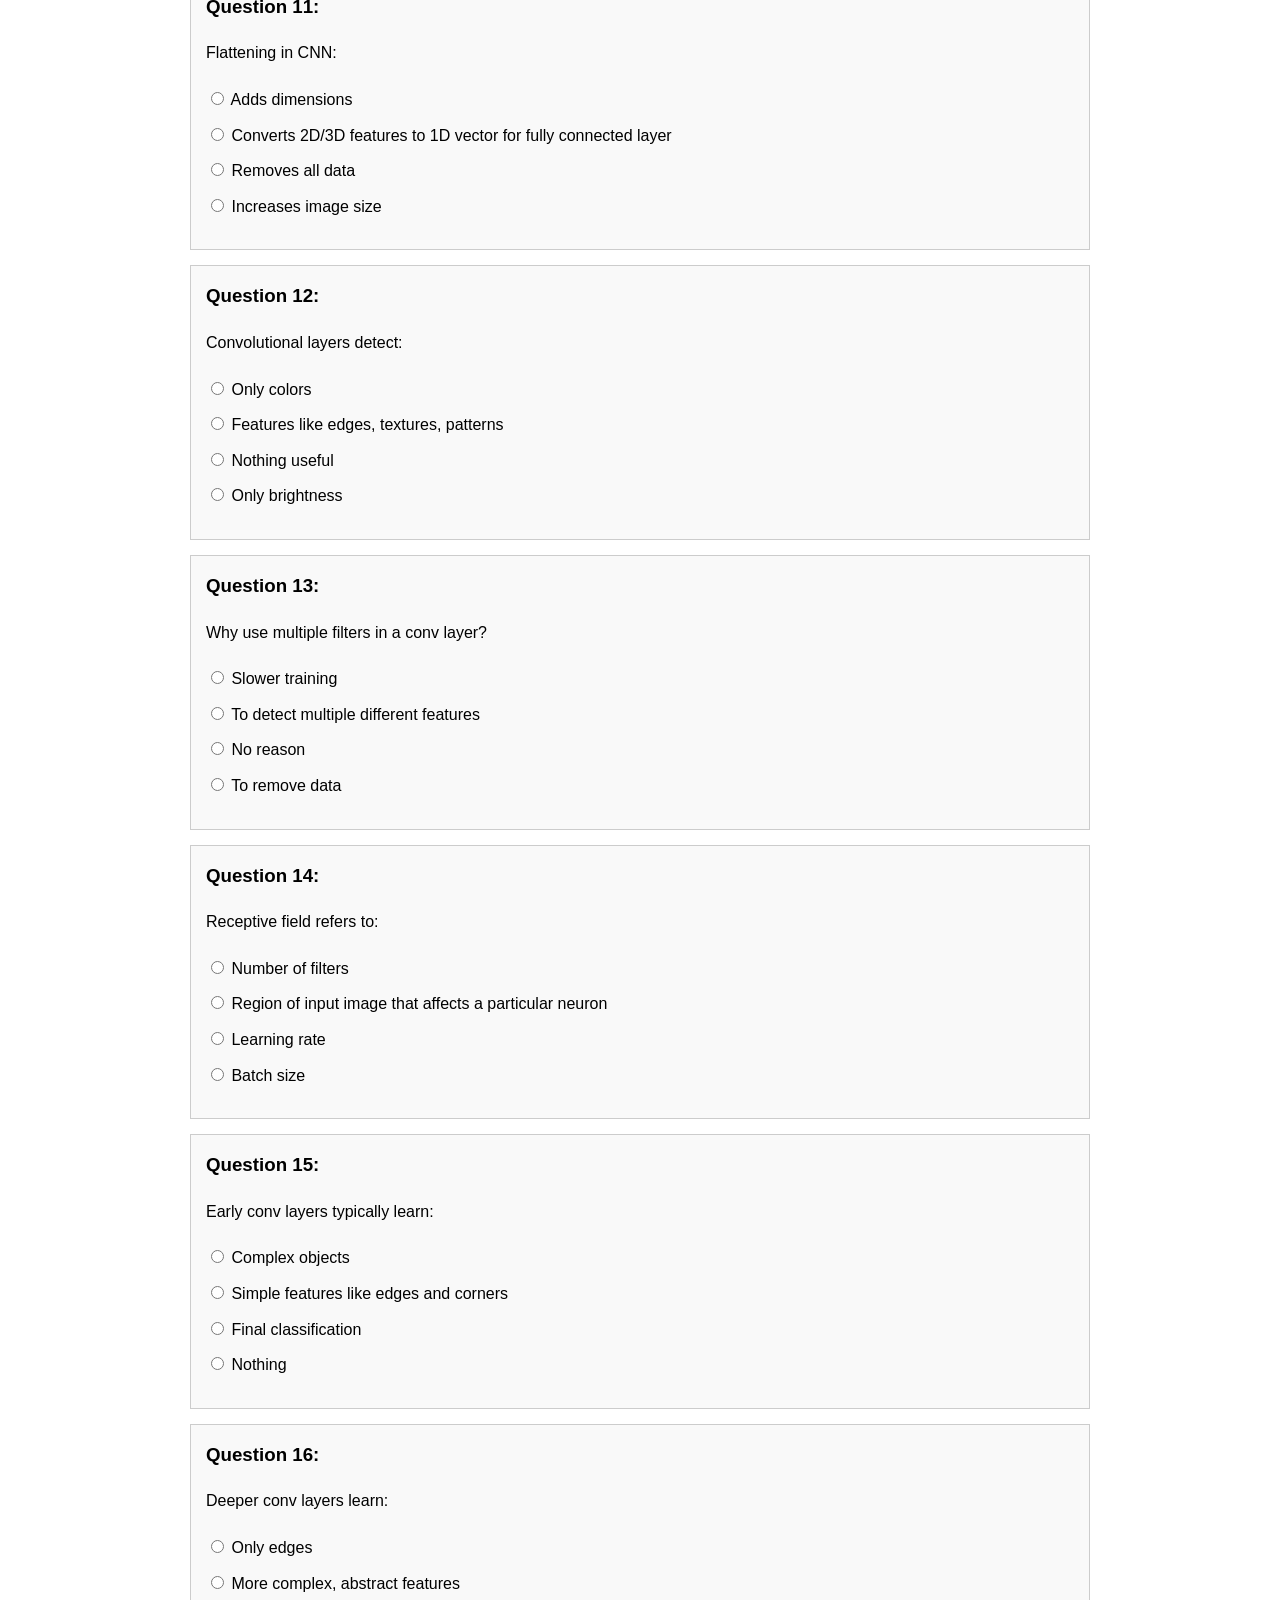
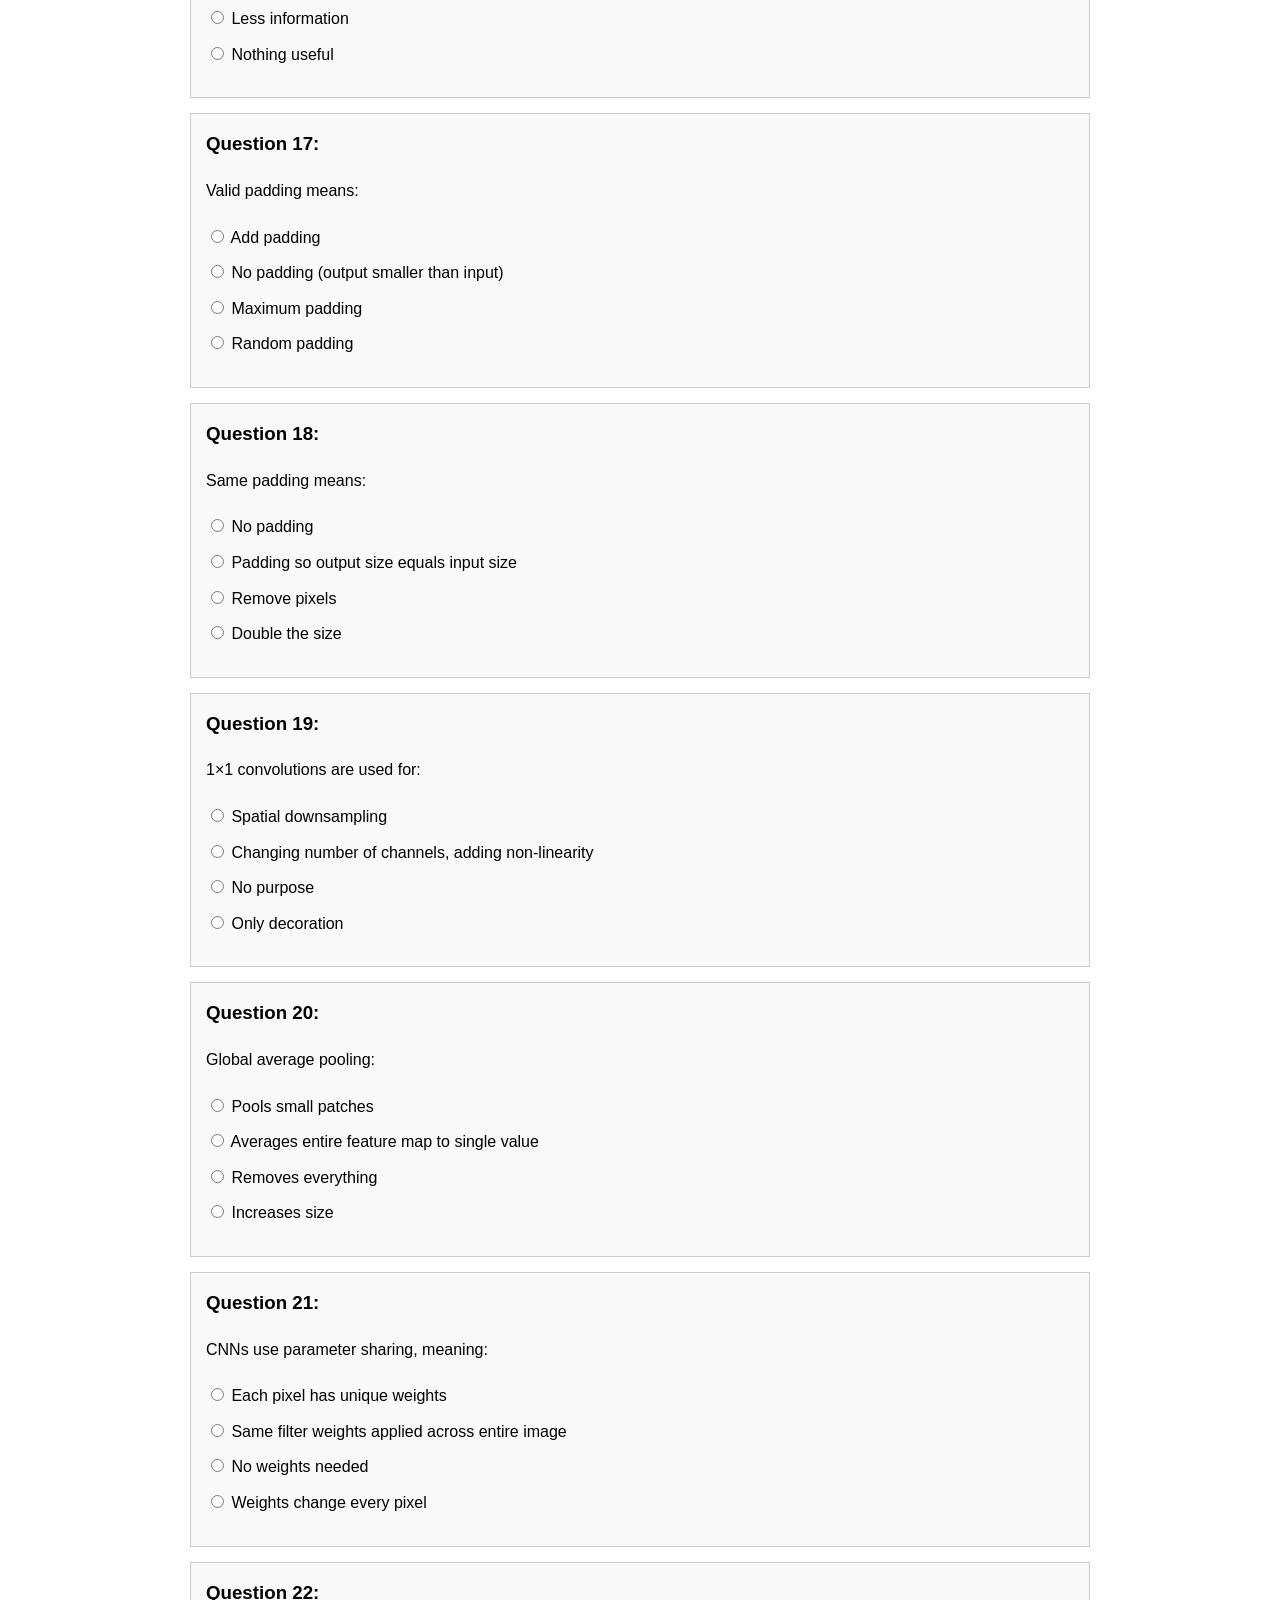
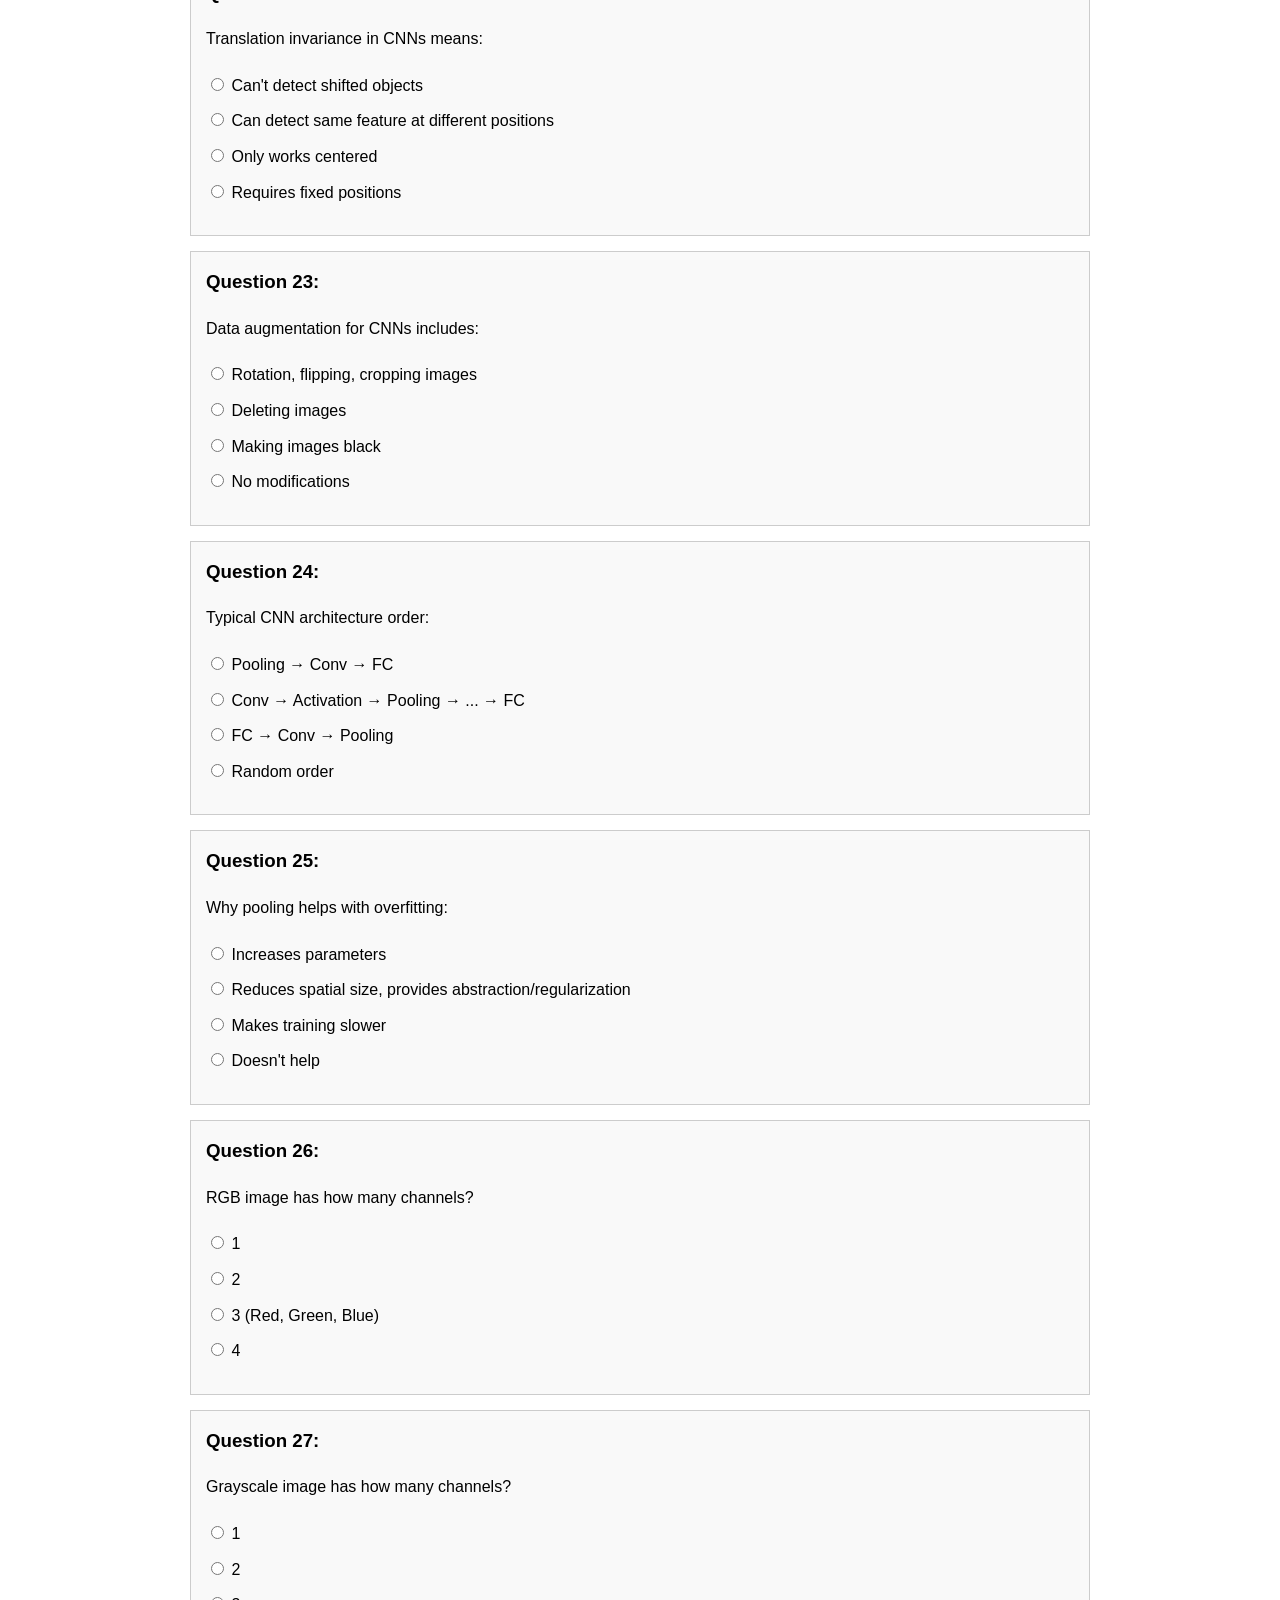
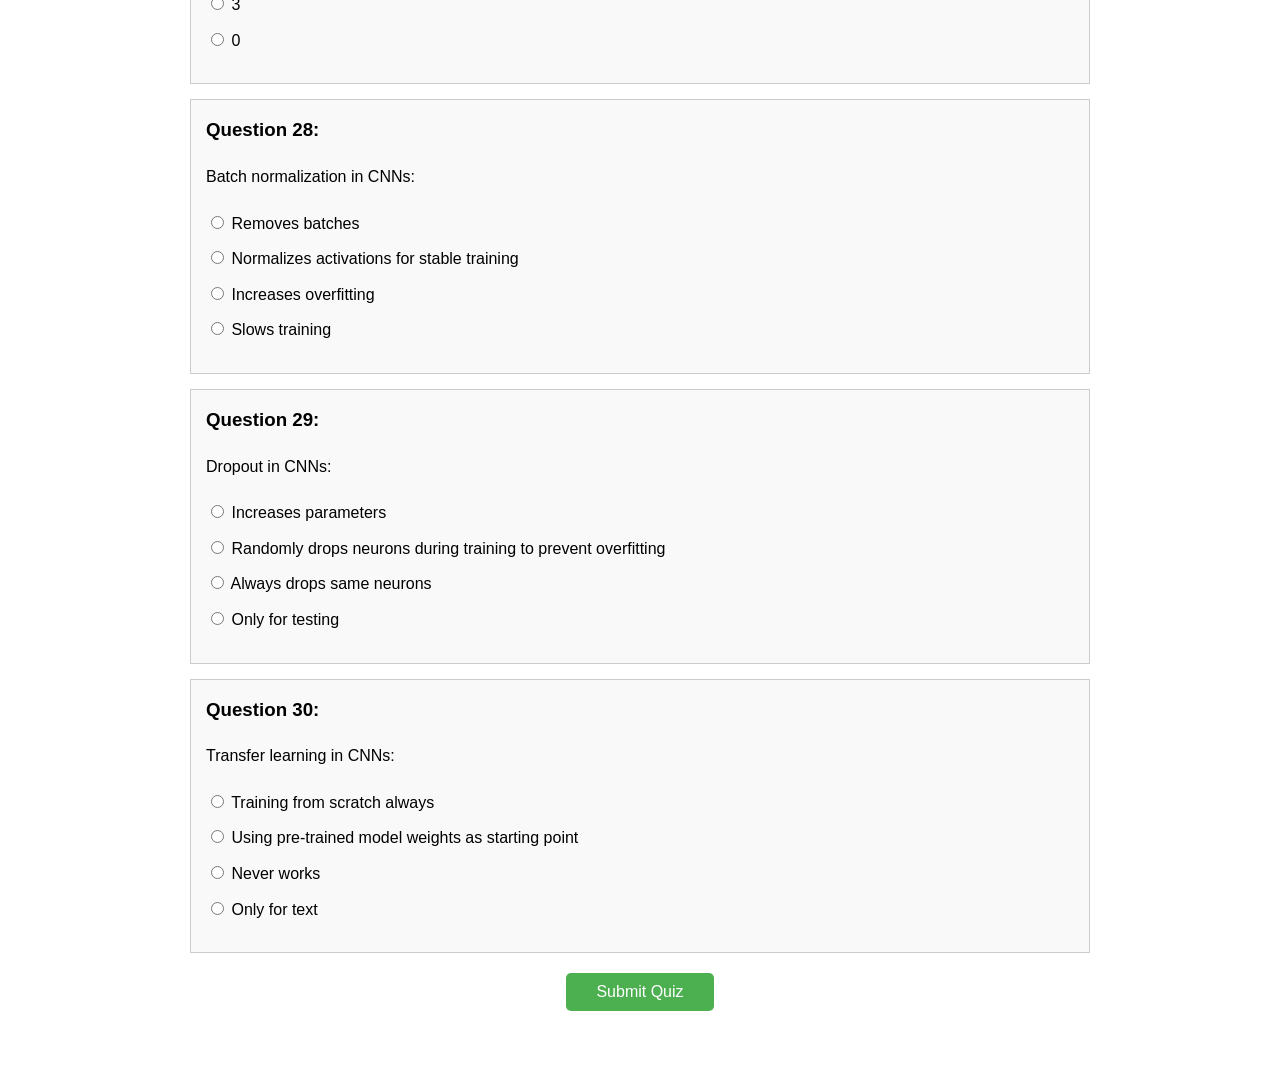
==== commit fae58855: "added harder questions" ====
--- a/html/quiz_cnn.html
+++ b/html/quiz_cnn.html
@@ -1,129 +1,280 @@
 <!DOCTYPE html>
-<html lang="en">
+<html>
 <head>
     <meta charset="UTF-8">
-    <meta name="viewport" content="width=device-width, initial-scale=1.0">
-    <title>CNN Quiz - Data Science Quizzes</title>
-    <link rel="stylesheet" href="../css/styles.css">
+    <title>CNN Quiz</title>
+    <style>
+        body { font-family: Arial, sans-serif; max-width: 900px; margin: 20px auto; padding: 20px; line-height: 1.6; }
+        h1 { text-align: center; color: #333; }
+        .mode-buttons { text-align: center; margin: 20px 0; }
+        .mode-btn { background-color: #2196F3; color: white; padding: 10px 25px; border: none; cursor: pointer; font-size: 16px; margin: 0 10px; border-radius: 5px; }
+        .mode-btn.active { background-color: #0b7dda; }
+        .mode-btn:hover { background-color: #0b7dda; }
+        .difficulty-indicator { text-align: center; font-size: 18px; margin: 15px 0; font-weight: bold; }
+        .easy-mode { color: #4CAF50; }
+        .hard-mode { color: #f44336; }
+        .question { border: 1px solid #ccc; padding: 15px; margin: 15px 0; background-color: #f9f9f9; }
+        .question h3 { margin-top: 0; }
+        .options { margin: 10px 0; }
+        .options label { display: block; padding: 5px 0; }
+        code { background-color: #e8e8e8; padding: 2px 6px; font-family: 'Courier New', monospace; }
+        button.submit { background-color: #4CAF50; color: white; padding: 10px 30px; border: none; cursor: pointer; font-size: 16px; display: block; margin: 20px auto; border-radius: 5px; }
+        button.submit:hover { background-color: #45a049; }
+        .feedback { margin-top: 10px; padding: 10px; display: none; }
+        .correct { background-color: #d4edda; color: #155724; border: 1px solid #c3e6cb; }
+        .incorrect { background-color: #f8d7da; color: #721c24; border: 1px solid #f5c6cb; }
+        #score { text-align: center; font-size: 20px; font-weight: bold; margin: 20px 0; display: none; }
+    </style>
 </head>
 <body>
-    <header class="header">
-        <h1>Convolutional Neural Networks (CNN) Quiz</h1>
-        <p><a href="../index.html">Back to Home</a></p>
-    </header>
-
-    <main class="quiz-container">
-        <div class="score" id="score"></div>
-
-        <div class="question"><h3>Q1. What does CNN stand for?</h3><div class="options"><label><input type="radio" name="q1" value="a"> Convoluted Neural Network</label><label><input type="radio" name="q1" value="b"> Convolutional Neural Network</label><label><input type="radio" name="q1" value="c"> Complex Neural Network</label><label><input type="radio" name="q1" value="d"> Computational Neural Network</label></div><div class="feedback" id="f1"></div></div>
-
-        <div class="question"><h3>Q2. CNNs are primarily used for:</h3><div class="options"><label><input type="radio" name="q2" value="a"> Text processing</label><label><input type="radio" name="q2" value="b"> Image analysis and classification</label><label><input type="radio" name="q2" value="c"> Database queries</label><label><input type="radio" name="q2" value="d"> File compression</label></div><div class="feedback" id="f2"></div></div>
-
-        <div class="question"><h3>Q3. How many major operations are in CNN image classification?</h3><div class="options"><label><input type="radio" name="q3" value="a"> 2</label><label><input type="radio" name="q3" value="b"> 3</label><label><input type="radio" name="q3" value="c"> 4</label><label><input type="radio" name="q3" value="d"> 6</label></div><div class="feedback" id="f3"></div></div>
-
-        <div class="question"><h3>Q4. What is a feature map in CNN?</h3><div class="options"><label><input type="radio" name="q4" value="a"> The input image</label><label><input type="radio" name="q4" value="b"> A group of visual features captured by filters</label><label><input type="radio" name="q4" value="c"> The output layer</label><label><input type="radio" name="q4" value="d"> The training data</label></div><div class="feedback" id="f4"></div></div>
-
-        <div class="question"><h3>Q5. What is a convolutional kernel/filter?</h3><div class="options"><label><input type="radio" name="q5" value="a"> The output</label><label><input type="radio" name="q5" value="b"> A matrix of integers used on input pixel values</label><label><input type="radio" name="q5" value="c"> The input image</label><label><input type="radio" name="q5" value="d"> The loss function</label></div><div class="feedback" id="f5"></div></div>
-
-        <div class="question"><h3>Q6. Convolution operation results in:</h3><div class="options"><label><input type="radio" name="q6" value="a"> Deleting pixels</label><label><input type="radio" name="q6" value="b"> High value if feature present, low otherwise</label><label><input type="radio" name="q6" value="c"> Random noise</label><label><input type="radio" name="q6" value="d"> Reduced dimensions only</label></div><div class="feedback" id="f6"></div></div>
-
-        <div class="question"><h3>Q7. How many kernels in a convolutional layer is common?</h3><div class="options"><label><input type="radio" name="q7" value="a"> 1-5</label><label><input type="radio" name="q7" value="b"> Up to 64</label><label><input type="radio" name="q7" value="c"> 100+</label><label><input type="radio" name="q7" value="d"> Always 10</label></div><div class="feedback" id="f7"></div></div>
-
-        <div class="question"><h3>Q8. What is the purpose of pooling layers?</h3><div class="options"><label><input type="radio" name="q8" value="a"> To increase image size</label><label><input type="radio" name="q8" value="b"> To downsample feature maps</label><label><input type="radio" name="q8" value="c"> To add more features</label><label><input type="radio" name="q8" value="d"> To remove all data</label></div><div class="feedback" id="f8"></div></div>
-
-        <div class="question"><h3>Q9. MaxPooling calculates:</h3><div class="options"><label><input type="radio" name="q9" value="a"> The minimum value</label><label><input type="radio" name="q9" value="b"> The maximum value in patches</label><label><input type="radio" name="q9" value="c"> The average</label><label><input type="radio" name="q9" value="d"> The sum</label></div><div class="feedback" id="f9"></div></div>
-
-        <div class="question"><h3>Q10. Common pooling operation size is:</h3><div class="options"><label><input type="radio" name="q10" value="a"> 1x1</label><label><input type="radio" name="q10" value="b"> 2x2 with stride 2</label><label><input type="radio" name="q10" value="c"> 10x10</label><label><input type="radio" name="q10" value="d"> 100x100</label></div><div class="feedback" id="f10"></div></div>
-
-        <div class="question"><h3>Q11. Pooling reduces feature map size by factor of:</h3><div class="options"><label><input type="radio" name="q11" value="a"> 0.5</label><label><input type="radio" name="q11" value="b"> 2</label><label><input type="radio" name="q11" value="c"> 4</label><label><input type="radio" name="q11" value="d"> 10</label></div><div class="feedback" id="f11"></div></div>
-
-        <div class="question"><h3>Q12. What is padding in CNN?</h3><div class="options"><label><input type="radio" name="q12" value="a"> Removing pixels</label><label><input type="radio" name="q12" value="b"> Adding pixels at border (often zeros)</label><label><input type="radio" name="q12" value="c"> Deleting layers</label><label><input type="radio" name="q12" value="d"> Increasing kernel size</label></div><div class="feedback" id="f12"></div></div>
-
-        <div class="question"><h3>Q13. Why use padding?</h3><div class="options"><label><input type="radio" name="q13" value="a"> To make image smaller</label><label><input type="radio" name="q13" value="b"> To prevent losing border pixels</label><label><input type="radio" name="q13" value="c"> To increase complexity</label><label><input type="radio" name="q13" value="d"> To remove features</label></div><div class="feedback" id="f13"></div></div>
-
-        <div class="question"><h3>Q14. Formula for padding to keep same output size: p =</h3><div class="options"><label><input type="radio" name="q14" value="a"> (f-1)/2</label><label><input type="radio" name="q14" value="b"> (f+1)/2</label><label><input type="radio" name="q14" value="c"> 2f</label><label><input type="radio" name="q14" value="d"> f squared</label></div><div class="feedback" id="f14"></div></div>
-
-        <div class="question"><h3>Q15. What is stride in convolution?</h3><div class="options"><label><input type="radio" name="q15" value="a"> Kernel size</label><label><input type="radio" name="q15" value="b"> Step size of kernel when traversing image</label><label><input type="radio" name="q15" value="c"> Number of filters</label><label><input type="radio" name="q15" value="d"> Padding amount</label></div><div class="feedback" id="f15"></div></div>
-
-        <div class="question"><h3>Q16. Normal convolution output size (nxn input, fxf filter) is:</h3><div class="options"><label><input type="radio" name="q16" value="a"> (n-f+1) x (n-f+1)</label><label><input type="radio" name="q16" value="b"> n x n</label><label><input type="radio" name="q16" value="c"> (n+f) x (n+f)</label><label><input type="radio" name="q16" value="d"> f x f</label></div><div class="feedback" id="f16"></div></div>
-
-        <div class="question"><h3>Q17. What does flattening do?</h3><div class="options"><label><input type="radio" name="q17" value="a"> Removes data</label><label><input type="radio" name="q17" value="b"> Concatenates 2D feature maps into 1D vector</label><label><input type="radio" name="q17" value="c"> Increases dimensions</label><label><input type="radio" name="q17" value="d"> Applies filters</label></div><div class="feedback" id="f17"></div></div>
-
-        <div class="question"><h3>Q18. CNN params formula for convolutional layer is:</h3><div class="options"><label><input type="radio" name="q18" value="a"> I x O</label><label><input type="radio" name="q18" value="b"> I x O x K (K=kernel values)</label><label><input type="radio" name="q18" value="c"> Just K</label><label><input type="radio" name="q18" value="d"> I + O + K</label></div><div class="feedback" id="f18"></div></div>
-
-        <div class="question"><h3>Q19. Common kernel size for 2D convolution is:</h3><div class="options"><label><input type="radio" name="q19" value="a"> 1x1</label><label><input type="radio" name="q19" value="b"> 3x3</label><label><input type="radio" name="q19" value="c"> 10x10</label><label><input type="radio" name="q19" value="d"> 100x100</label></div><div class="feedback" id="f19"></div></div>
-
-        <div class="question"><h3>Q20. Default stride value is:</h3><div class="options"><label><input type="radio" name="q20" value="a"> 0</label><label><input type="radio" name="q20" value="b"> 1</label><label><input type="radio" name="q20" value="c"> 2</label><label><input type="radio" name="q20" value="d"> 10</label></div><div class="feedback" id="f20"></div></div>
-
-        <div class="question"><h3>Q21. Fully Connected (FC) layer is at:</h3><div class="options"><label><input type="radio" name="q21" value="a"> Beginning of CNN</label><label><input type="radio" name="q21" value="b"> Middle only</label><label><input type="radio" name="q21" value="c"> End of CNN architectures</label><label><input type="radio" name="q21" value="d"> Not used in CNN</label></div><div class="feedback" id="f21"></div></div>
-
-        <div class="question"><h3>Q22. What does Class Activation Map (CAM) show?</h3><div class="options"><label><input type="radio" name="q22" value="a"> Training speed</label><label><input type="radio" name="q22" value="b"> Discriminative regions influencing the decision</label><label><input type="radio" name="q22" value="c"> Input size</label><label><input type="radio" name="q22" value="d"> Number of parameters</label></div><div class="feedback" id="f22"></div></div>
-
-        <div class="question"><h3>Q23. Blurring filters work by:</h3><div class="options"><label><input type="radio" name="q23" value="a"> Detecting edges</label><label><input type="radio" name="q23" value="b"> Taking average of pixels</label><label><input type="radio" name="q23" value="c"> Sharpening image</label><label><input type="radio" name="q23" value="d"> Removing colors</label></div><div class="feedback" id="f23"></div></div>
-
-        <div class="question"><h3>Q24. Edge detection filters:</h3><div class="options"><label><input type="radio" name="q24" value="a"> Blur images</label><label><input type="radio" name="q24" value="b"> Detect edges in images</label><label><input type="radio" name="q24" value="c"> Remove noise</label><label><input type="radio" name="q24" value="d"> Increase brightness</label></div><div class="feedback" id="f24"></div></div>
-
-        <div class="question"><h3>Q25. Gaussian filter weighs intensities according to:</h3><div class="options"><label><input type="radio" name="q25" value="a"> Uniform distribution</label><label><input type="radio" name="q25" value="b"> Normal/Gaussian distribution</label><label><input type="radio" name="q25" value="c"> Exponential distribution</label><label><input type="radio" name="q25" value="d"> Random values</label></div><div class="feedback" id="f25"></div></div>
-
-        <div class="question"><h3>Q26. Sharpen filter does:</h3><div class="options"><label><input type="radio" name="q26" value="a"> Blurs image</label><label><input type="radio" name="q26" value="b"> Opposite of blurring</label><label><input type="radio" name="q26" value="c"> Removes all features</label><label><input type="radio" name="q26" value="d"> Compresses image</label></div><div class="feedback" id="f26"></div></div>
-
-        <div class="question"><h3>Q27. Images are normally represented as:</h3><div class="options"><label><input type="radio" name="q27" value="a"> Text</label><label><input type="radio" name="q27" value="b"> 2D arrays of pixel values (0-255)</label><label><input type="radio" name="q27" value="c"> 3D only</label><label><input type="radio" name="q27" value="d"> Strings</label></div><div class="feedback" id="f27"></div></div>
-
-        <div class="question"><h3>Q28. Why do pooling layers help?</h3><div class="options"><label><input type="radio" name="q28" value="a"> Increases image size</label><label><input type="radio" name="q28" value="b"> Provides translation invariance and reduces overfitting</label><label><input type="radio" name="q28" value="c"> Makes training slower</label><label><input type="radio" name="q28" value="d"> Removes all features</label></div><div class="feedback" id="f28"></div></div>
-
-        <div class="question"><h3>Q29. AveragePooling calculates:</h3><div class="options"><label><input type="radio" name="q29" value="a"> Maximum</label><label><input type="radio" name="q29" value="b"> Average value in patches</label><label><input type="radio" name="q29" value="c"> Minimum</label><label><input type="radio" name="q29" value="d"> Sum</label></div><div class="feedback" id="f29"></div></div>
-
-        <div class="question"><h3>Q30. What happens to feature map if kernel slides by stride=2?</h3><div class="options"><label><input type="radio" name="q30" value="a"> Gets larger</label><label><input type="radio" name="q30" value="b"> Gets smaller/downsampled</label><label><input type="radio" name="q30" value="c"> Stays same</label><label><input type="radio" name="q30" value="d"> Disappears</label></div><div class="feedback" id="f30"></div></div>
-
-        <button class="submit-btn" onclick="submitQuiz()">Submit Quiz</button>
-    </main>
-
-    <footer class="footer">
-        <p>Questions generated by <strong>Claude AI</strong> for the Data Science course</p>
-    </footer>
-
-    <script src="../js/quiz.js"></script>
+    <h1>Convolutional Neural Networks (CNN) Quiz</h1>
+    
+    <div class="mode-buttons">
+        <button class="mode-btn active" onclick="switchMode('easy')">📘 Easy Mode (30 Questions)</button>
+        <button class="mode-btn" onclick="switchMode('hard')">🔥 Hard Mode (20 Questions)</button>
+    </div>
+    
+    <div class="difficulty-indicator">
+        <span id="difficulty-text" class="easy-mode">Current: Easy Mode - Fundamental Concepts</span>
+    </div>
+    
+    <p style="text-align: center;" id="instructions">Test your understanding of core concepts. Click Submit to see your score.</p>
+
+    <div id="easy-questions">
+        <div class="question" id="q1"><h3>Question 1:</h3><p>CNNs are primarily used for:</p><div class="options"><label><input type="radio" name="q1" value="a"> Text processing</label><label><input type="radio" name="q1" value="b"> Image classification and computer vision</label><label><input type="radio" name="q1" value="c"> Time series only</label><label><input type="radio" name="q1" value="d"> Clustering</label></div><div class="feedback" id="f1"></div></div>
+
+        <div class="question" id="q2"><h3>Question 2:</h3><p>Convolution operation involves:</p><div class="options"><label><input type="radio" name="q2" value="a"> Adding pixels</label><label><input type="radio" name="q2" value="b"> Element-wise multiplication of filter with image patch, then sum</label><label><input type="radio" name="q2" value="c"> Dividing images</label><label><input type="radio" name="q2" value="d"> Sorting pixels</label></div><div class="feedback" id="f2"></div></div>
+
+        <div class="question" id="q3"><h3>Question 3:</h3><p>A filter/kernel in CNN is:</p><div class="options"><label><input type="radio" name="q3" value="a"> Fixed and cannot learn</label><label><input type="radio" name="q3" value="b"> A matrix of learnable weights</label><label><input type="radio" name="q3" value="c"> Only for pooling</label><label><input type="radio" name="q3" value="d"> Not important</label></div><div class="feedback" id="f3"></div></div>
+
+        <div class="question" id="q4"><h3>Question 4:</h3><p>Padding in CNN:</p><div class="options"><label><input type="radio" name="q4" value="a"> Removes pixels</label><label><input type="radio" name="q4" value="b"> Adds pixels (usually zeros) around image border</label><label><input type="radio" name="q4" value="c"> Rotates image</label><label><input type="radio" name="q4" value="d"> Increases brightness</label></div><div class="feedback" id="f4"></div></div>
+
+        <div class="question" id="q5"><h3>Question 5:</h3><p>Stride in convolution means:</p><div class="options"><label><input type="radio" name="q5" value="a"> Number of filters</label><label><input type="radio" name="q5" value="b"> Step size when sliding the filter</label><label><input type="radio" name="q5" value="c"> Learning rate</label><label><input type="radio" name="q5" value="d"> Batch size</label></div><div class="feedback" id="f5"></div></div>
+
+        <div class="question" id="q6"><h3>Question 6:</h3><p>Max pooling operation:</p><div class="options"><label><input type="radio" name="q6" value="a"> Averages all values</label><label><input type="radio" name="q6" value="b"> Takes maximum value from each patch</label><label><input type="radio" name="q6" value="c"> Removes all values</label><label><input type="radio" name="q6" value="d"> Multiplies values</label></div><div class="feedback" id="f6"></div></div>
+
+        <div class="question" id="q7"><h3>Question 7:</h3><p>Average pooling:</p><div class="options"><label><input type="radio" name="q7" value="a"> Takes max value</label><label><input type="radio" name="q7" value="b"> Computes average of values in each patch</label><label><input type="radio" name="q7" value="c"> Removes patches</label><label><input type="radio" name="q7" value="d"> Doubles the size</label></div><div class="feedback" id="f7"></div></div>
+
+        <div class="question" id="q8"><h3>Question 8:</h3><p>Pooling layers primarily:</p><div class="options"><label><input type="radio" name="q8" value="a"> Increase spatial dimensions</label><label><input type="radio" name="q8" value="b"> Reduce spatial dimensions (downsampling)</label><label><input type="radio" name="q8" value="c"> Add more channels</label><label><input type="radio" name="q8" value="d"> Remove all features</label></div><div class="feedback" id="f8"></div></div>
+
+        <div class="question" id="q9"><h3>Question 9:</h3><p>Feature maps are:</p><div class="options"><label><input type="radio" name="q9" value="a"> Input images only</label><label><input type="radio" name="q9" value="b"> Outputs of applying filters to input/previous layer</label><label><input type="radio" name="q9" value="c"> Random noise</label><label><input type="radio" name="q9" value="d"> Labels</label></div><div class="feedback" id="f9"></div></div>
+
+        <div class="question" id="q10"><h3>Question 10:</h3><p>Typical pooling window size is:</p><div class="options"><label><input type="radio" name="q10" value="a"> 1×1</label><label><input type="radio" name="q10" value="b"> 2×2 with stride 2</label><label><input type="radio" name="q10" value="c"> 10×10</label><label><input type="radio" name="q10" value="d"> 100×100</label></div><div class="feedback" id="f10"></div></div>
+
+        <div class="question" id="q11"><h3>Question 11:</h3><p>Flattening in CNN:</p><div class="options"><label><input type="radio" name="q11" value="a"> Adds dimensions</label><label><input type="radio" name="q11" value="b"> Converts 2D/3D features to 1D vector for fully connected layer</label><label><input type="radio" name="q11" value="c"> Removes all data</label><label><input type="radio" name="q11" value="d"> Increases image size</label></div><div class="feedback" id="f11"></div></div>
+
+        <div class="question" id="q12"><h3>Question 12:</h3><p>Convolutional layers detect:</p><div class="options"><label><input type="radio" name="q12" value="a"> Only colors</label><label><input type="radio" name="q12" value="b"> Features like edges, textures, patterns</label><label><input type="radio" name="q12" value="c"> Nothing useful</label><label><input type="radio" name="q12" value="d"> Only brightness</label></div><div class="feedback" id="f12"></div></div>
+
+        <div class="question" id="q13"><h3>Question 13:</h3><p>Why use multiple filters in a conv layer?</p><div class="options"><label><input type="radio" name="q13" value="a"> Slower training</label><label><input type="radio" name="q13" value="b"> To detect multiple different features</label><label><input type="radio" name="q13" value="c"> No reason</label><label><input type="radio" name="q13" value="d"> To remove data</label></div><div class="feedback" id="f13"></div></div>
+
+        <div class="question" id="q14"><h3>Question 14:</h3><p>Receptive field refers to:</p><div class="options"><label><input type="radio" name="q14" value="a"> Number of filters</label><label><input type="radio" name="q14" value="b"> Region of input image that affects a particular neuron</label><label><input type="radio" name="q14" value="c"> Learning rate</label><label><input type="radio" name="q14" value="d"> Batch size</label></div><div class="feedback" id="f14"></div></div>
+
+        <div class="question" id="q15"><h3>Question 15:</h3><p>Early conv layers typically learn:</p><div class="options"><label><input type="radio" name="q15" value="a"> Complex objects</label><label><input type="radio" name="q15" value="b"> Simple features like edges and corners</label><label><input type="radio" name="q15" value="c"> Final classification</label><label><input type="radio" name="q15" value="d"> Nothing</label></div><div class="feedback" id="f15"></div></div>
+
+        <div class="question" id="q16"><h3>Question 16:</h3><p>Deeper conv layers learn:</p><div class="options"><label><input type="radio" name="q16" value="a"> Only edges</label><label><input type="radio" name="q16" value="b"> More complex, abstract features</label><label><input type="radio" name="q16" value="c"> Less information</label><label><input type="radio" name="q16" value="d"> Nothing useful</label></div><div class="feedback" id="f16"></div></div>
+
+        <div class="question" id="q17"><h3>Question 17:</h3><p>Valid padding means:</p><div class="options"><label><input type="radio" name="q17" value="a"> Add padding</label><label><input type="radio" name="q17" value="b"> No padding (output smaller than input)</label><label><input type="radio" name="q17" value="c"> Maximum padding</label><label><input type="radio" name="q17" value="d"> Random padding</label></div><div class="feedback" id="f17"></div></div>
+
+        <div class="question" id="q18"><h3>Question 18:</h3><p>Same padding means:</p><div class="options"><label><input type="radio" name="q18" value="a"> No padding</label><label><input type="radio" name="q18" value="b"> Padding so output size equals input size</label><label><input type="radio" name="q18" value="c"> Remove pixels</label><label><input type="radio" name="q18" value="d"> Double the size</label></div><div class="feedback" id="f18"></div></div>
+
+        <div class="question" id="q19"><h3>Question 19:</h3><p>1×1 convolutions are used for:</p><div class="options"><label><input type="radio" name="q19" value="a"> Spatial downsampling</label><label><input type="radio" name="q19" value="b"> Changing number of channels, adding non-linearity</label><label><input type="radio" name="q19" value="c"> No purpose</label><label><input type="radio" name="q19" value="d"> Only decoration</label></div><div class="feedback" id="f19"></div></div>
+
+        <div class="question" id="q20"><h3>Question 20:</h3><p>Global average pooling:</p><div class="options"><label><input type="radio" name="q20" value="a"> Pools small patches</label><label><input type="radio" name="q20" value="b"> Averages entire feature map to single value</label><label><input type="radio" name="q20" value="c"> Removes everything</label><label><input type="radio" name="q20" value="d"> Increases size</label></div><div class="feedback" id="f20"></div></div>
+
+        <div class="question" id="q21"><h3>Question 21:</h3><p>CNNs use parameter sharing, meaning:</p><div class="options"><label><input type="radio" name="q21" value="a"> Each pixel has unique weights</label><label><input type="radio" name="q21" value="b"> Same filter weights applied across entire image</label><label><input type="radio" name="q21" value="c"> No weights needed</label><label><input type="radio" name="q21" value="d"> Weights change every pixel</label></div><div class="feedback" id="f21"></div></div>
+
+        <div class="question" id="q22"><h3>Question 22:</h3><p>Translation invariance in CNNs means:</p><div class="options"><label><input type="radio" name="q22" value="a"> Can't detect shifted objects</label><label><input type="radio" name="q22" value="b"> Can detect same feature at different positions</label><label><input type="radio" name="q22" value="c"> Only works centered</label><label><input type="radio" name="q22" value="d"> Requires fixed positions</label></div><div class="feedback" id="f22"></div></div>
+
+        <div class="question" id="q23"><h3>Question 23:</h3><p>Data augmentation for CNNs includes:</p><div class="options"><label><input type="radio" name="q23" value="a"> Rotation, flipping, cropping images</label><label><input type="radio" name="q23" value="b"> Deleting images</label><label><input type="radio" name="q23" value="c"> Making images black</label><label><input type="radio" name="q23" value="d"> No modifications</label></div><div class="feedback" id="f23"></div></div>
+
+        <div class="question" id="q24"><h3>Question 24:</h3><p>Typical CNN architecture order:</p><div class="options"><label><input type="radio" name="q24" value="a"> Pooling → Conv → FC</label><label><input type="radio" name="q24" value="b"> Conv → Activation → Pooling → ... → FC</label><label><input type="radio" name="q24" value="c"> FC → Conv → Pooling</label><label><input type="radio" name="q24" value="d"> Random order</label></div><div class="feedback" id="f24"></div></div>
+
+        <div class="question" id="q25"><h3>Question 25:</h3><p>Why pooling helps with overfitting:</p><div class="options"><label><input type="radio" name="q25" value="a"> Increases parameters</label><label><input type="radio" name="q25" value="b"> Reduces spatial size, provides abstraction/regularization</label><label><input type="radio" name="q25" value="c"> Makes training slower</label><label><input type="radio" name="q25" value="d"> Doesn't help</label></div><div class="feedback" id="f25"></div></div>
+
+        <div class="question" id="q26"><h3>Question 26:</h3><p>RGB image has how many channels?</p><div class="options"><label><input type="radio" name="q26" value="a"> 1</label><label><input type="radio" name="q26" value="b"> 2</label><label><input type="radio" name="q26" value="c"> 3 (Red, Green, Blue)</label><label><input type="radio" name="q26" value="d"> 4</label></div><div class="feedback" id="f26"></div></div>
+
+        <div class="question" id="q27"><h3>Question 27:</h3><p>Grayscale image has how many channels?</p><div class="options"><label><input type="radio" name="q27" value="a"> 1</label><label><input type="radio" name="q27" value="b"> 2</label><label><input type="radio" name="q27" value="c"> 3</label><label><input type="radio" name="q27" value="d"> 0</label></div><div class="feedback" id="f27"></div></div>
+
+        <div class="question" id="q28"><h3>Question 28:</h3><p>Batch normalization in CNNs:</p><div class="options"><label><input type="radio" name="q28" value="a"> Removes batches</label><label><input type="radio" name="q28" value="b"> Normalizes activations for stable training</label><label><input type="radio" name="q28" value="c"> Increases overfitting</label><label><input type="radio" name="q28" value="d"> Slows training</label></div><div class="feedback" id="f28"></div></div>
+
+        <div class="question" id="q29"><h3>Question 29:</h3><p>Dropout in CNNs:</p><div class="options"><label><input type="radio" name="q29" value="a"> Increases parameters</label><label><input type="radio" name="q29" value="b"> Randomly drops neurons during training to prevent overfitting</label><label><input type="radio" name="q29" value="c"> Always drops same neurons</label><label><input type="radio" name="q29" value="d"> Only for testing</label></div><div class="feedback" id="f29"></div></div>
+
+        <div class="question" id="q30"><h3>Question 30:</h3><p>Transfer learning in CNNs:</p><div class="options"><label><input type="radio" name="q30" value="a"> Training from scratch always</label><label><input type="radio" name="q30" value="b"> Using pre-trained model weights as starting point</label><label><input type="radio" name="q30" value="c"> Never works</label><label><input type="radio" name="q30" value="d"> Only for text</label></div><div class="feedback" id="f30"></div></div>
+    </div>
+
+    <div id="hard-questions" style="display: none;">
+        <div class="question" id="q1"><h3>Question 1:</h3><p>Input: 32×32, Filter: 5×5, Stride: 1, Padding: 0. Output size?</p><div class="options"><label><input type="radio" name="q1" value="a"> 32×32</label><label><input type="radio" name="q1" value="b"> 28×28 (formula: (32-5)/1 + 1 = 28)</label><label><input type="radio" name="q1" value="c"> 30×30</label><label><input type="radio" name="q1" value="d"> 27×27</label></div><div class="feedback" id="f1"></div></div>
+
+        <div class="question" id="q2"><h3>Question 2:</h3><p>Input: 64×64, Filter: 3×3, Stride: 2, Padding: 1. Output size?</p><div class="options"><label><input type="radio" name="q2" value="a"> 64×64</label><label><input type="radio" name="q2" value="b"> 32×32 (formula: (64+2-3)/2 + 1 = 32)</label><label><input type="radio" name="q2" value="c"> 31×31</label><label><input type="radio" name="q2" value="d"> 33×33</label></div><div class="feedback" id="f2"></div></div>
+
+        <div class="question" id="q3"><h3>Question 3:</h3><p>3 input channels, 64 filters of size 3×3. How many parameters (including bias)?</p><div class="options"><label><input type="radio" name="q3" value="a"> 192</label><label><input type="radio" name="q3" value="b"> 1,792 (3×3×3×64 + 64 = 1728+64)</label><label><input type="radio" name="q3" value="c"> 576</label><label><input type="radio" name="q3" value="d"> 1,728</label></div><div class="feedback" id="f3"></div></div>
+
+        <div class="question" id="q4"><h3>Question 4:</h3><p>Why does pooling provide translation invariance?</p><div class="options"><label><input type="radio" name="q4" value="a"> It doesn't</label><label><input type="radio" name="q4" value="b"> Small shifts don't change max/average value in local region</label><label><input type="radio" name="q4" value="c"> Makes image bigger</label><label><input type="radio" name="q4" value="d"> Adds more features</label></div><div class="feedback" id="f4"></div></div>
+
+        <div class="question" id="q5"><h3>Question 5:</h3><p>Receptive field grows how as you go deeper?</p><div class="options"><label><input type="radio" name="q5" value="a"> Stays same</label><label><input type="radio" name="q5" value="b"> Increases (each layer sees larger input region)</label><label><input type="radio" name="q5" value="c"> Decreases</label><label><input type="radio" name="q5" value="d"> Random</label></div><div class="feedback" id="f5"></div></div>
+
+        <div class="question" id="q6"><h3>Question 6:</h3><p>Why use 3×3 filters instead of 7×7?</p><div class="options"><label><input type="radio" name="q6" value="a"> Larger is always better</label><label><input type="radio" name="q6" value="b"> Two 3×3 have same receptive field as 5×5 but fewer parameters</label><label><input type="radio" name="q6" value="c"> No difference</label><label><input type="radio" name="q6" value="d"> 7×7 is impossible</label></div><div class="feedback" id="f6"></div></div>
+
+        <div class="question" id="q7"><h3>Question 7:</h3><p>What does 1×1 convolution NOT do?</p><div class="options"><label><input type="radio" name="q7" value="a"> Change number of channels</label><label><input type="radio" name="q7" value="b"> Look at spatial neighborhood (only operates per-pixel)</label><label><input type="radio" name="q7" value="c"> Add non-linearity</label><label><input type="radio" name="q7" value="d"> Reduce parameters</label></div><div class="feedback" id="f7"></div></div>
+
+        <div class="question" id="q8"><h3>Question 8:</h3><p>Max pooling 2×2 with stride 2 reduces spatial dims by factor of:</p><div class="options"><label><input type="radio" name="q8" value="a"> 1 (no change)</label><label><input type="radio" name="q8" value="b"> 2 (each dimension halved)</label><label><input type="radio" name="q8" value="c"> 4 (total area)</label><label><input type="radio" name="q8" value="d"> 8</label></div><div class="feedback" id="f8"></div></div>
+
+        <div class="question" id="q9"><h3>Question 9:</h3><p>Why can CNNs work with variable input sizes?</p><div class="options"><label><input type="radio" name="q9" value="a"> They can't</label><label><input type="radio" name="q9" value="b"> Conv/pool layers adapt; only FC layers need fixed size</label><label><input type="radio" name="q9" value="c"> All layers adapt automatically</label><label><input type="radio" name="q9" value="d"> Magic</label></div><div class="feedback" id="f9"></div></div>
+
+        <div class="question" id="q10"><h3>Question 10:</h3><p>Parameter sharing reduces parameters by:</p><div class="options"><label><input type="radio" name="q10" value="a"> Nothing</label><label><input type="radio" name="q10" value="b"> Massive factor (same filter weights used everywhere)</label><label><input type="radio" name="q10" value="c"> Small amount</label><label><input type="radio" name="q10" value="d"> Increases parameters</label></div><div class="feedback" id="f10"></div></div>
+
+        <div class="question" id="q11"><h3>Question 11:</h3><p>Padding=1 with 3×3 filter keeps output size same as input. Why?</p><div class="options"><label><input type="radio" name="q11" value="a"> Magic</label><label><input type="radio" name="q11" value="b"> Formula: (n+2p-f+1) → (n+2-3+1)=n when p=1, f=3</label><label><input type="radio" name="q11" value="c"> Random</label><label><input type="radio" name="q11" value="d"> Doesn't work</label></div><div class="feedback" id="f11"></div></div>
+
+        <div class="question" id="q12"><h3>Question 12:</h3><p>Fully connected layer after conv layers has how many parameters?</p><div class="options"><label><input type="radio" name="q12" value="a"> Very few</label><label><input type="radio" name="q12" value="b"> Massive (flattened_size × output_size) - often millions</label><label><input type="radio" name="q12" value="c"> Same as conv</label><label><input type="radio" name="q12" value="d"> Zero</label></div><div class="feedback" id="f12"></div></div>
+
+        <div class="question" id="q13"><h3>Question 13:</h3><p>Why replace FC layers with global average pooling?</p><div class="options"><label><input type="radio" name="q13" value="a"> Worse performance</label><label><input type="radio" name="q13" value="b"> Dramatically fewer parameters, less overfitting</label><label><input type="radio" name="q13" value="c"> More complex</label><label><input type="radio" name="q13" value="d"> Slower</label></div><div class="feedback" id="f13"></div></div>
+
+        <div class="question" id="q14"><h3>Question 14:</h3><p>Stride > 1 causes:</p><div class="options"><label><input type="radio" name="q14" value="a"> Larger output</label><label><input type="radio" name="q14" value="b"> Smaller output (downsampling)</label><label><input type="radio" name="q14" value="c"> No change</label><label><input type="radio" name="q14" value="d"> More channels</label></div><div class="feedback" id="f14"></div></div>
+
+        <div class="question" id="q15"><h3>Question 15:</h3><p>Early layers learn edges. What if you initialize with random edges?</p><div class="options"><label><input type="radio" name="q15" value="a"> Perfect immediately</label><label><input type="radio" name="q15" value="b"> Network learns similar edge detectors anyway through training</label><label><input type="radio" name="q15" value="c"> Completely fails</label><label><input type="radio" name="q15" value="d"> No difference at all</label></div><div class="feedback" id="f15"></div></div>
+
+        <div class="question" id="q16"><h3>Question 16:</h3><p>Depthwise separable convolution reduces parameters by:</p><div class="options"><label><input type="radio" name="q16" value="a"> No reduction</label><label><input type="radio" name="q16" value="b"> Significant factor (separates spatial and channel operations)</label><label><input type="radio" name="q16" value="c"> Small amount</label><label><input type="radio" name="q16" value="d"> Increases parameters</label></div><div class="feedback" id="f16"></div></div>
+
+        <div class="question" id="q17"><h3>Question 17:</h3><p>Skip connections (ResNets) help with:</p><div class="options"><label><input type="radio" name="q17" value="a"> Making networks shallower</label><label><input type="radio" name="q17" value="b"> Training very deep networks, gradient flow</label><label><input type="radio" name="q17" value="c"> Removing layers</label><label><input type="radio" name="q17" value="d"> Slowing training</label></div><div class="feedback" id="f17"></div></div>
+
+        <div class="question" id="q18"><h3>Question 18:</h3><p>Dilated convolutions increase:</p><div class="options"><label><input type="radio" name="q18" value="a"> Parameters</label><label><input type="radio" name="q18" value="b"> Receptive field without increasing parameters</label><label><input type="radio" name="q18" value="c"> Training time only</label><label><input type="radio" name="q18" value="d"> Nothing useful</label></div><div class="feedback" id="f18"></div></div>
+
+        <div class="question" id="q19"><h3>Question 19:</h3><p>Transfer learning: freeze early layers because:</p><div class="options"><label><input type="radio" name="q19" value="a"> They're useless</label><label><input type="radio" name="q19" value="b"> Early layers learn general features (edges) applicable to many tasks</label><label><input type="radio" name="q19" value="c"> Random choice</label><label><input type="radio" name="q19" value="d"> Always freeze all layers</label></div><div class="feedback" id="f19"></div></div>
+
+        <div class="question" id="q20"><h3>Question 20:</h3><p>Batch normalization in CNNs normalizes:</p><div class="options"><label><input type="radio" name="q20" value="a"> Only input images</label><label><input type="radio" name="q20" value="b"> Activations across batch dimension for each channel</label><label><input type="radio" name="q20" value="c"> Only weights</label><label><input type="radio" name="q20" value="d"> Nothing</label></div><div class="feedback" id="f20"></div></div>
+    </div>
+
+    <button class="submit" onclick="submitQuiz()">Submit Quiz</button>
+    <div id="score"></div>
+
     <script>
-        const answers = {
-            q1:"b",q2:"b",q3:"c",q4:"b",q5:"b",q6:"b",q7:"b",q8:"b",q9:"b",q10:"b",
-            q11:"b",q12:"b",q13:"b",q14:"a",q15:"b",q16:"a",q17:"b",q18:"b",q19:"b",q20:"b",
-            q21:"c",q22:"b",q23:"b",q24:"b",q25:"b",q26:"b",q27:"b",q28:"b",q29:"b",q30:"b"
+        let currentMode = 'easy';
+        
+        const easyAnswers = {q1:"b",q2:"b",q3:"b",q4:"b",q5:"b",q6:"b",q7:"b",q8:"b",q9:"b",q10:"b",q11:"b",q12:"b",q13:"b",q14:"b",q15:"b",q16:"b",q17:"b",q18:"b",q19:"b",q20:"b",q21:"b",q22:"b",q23:"a",q24:"b",q25:"b",q26:"c",q27:"a",q28:"b",q29:"b",q30:"b"};
+        
+        const hardAnswers = {q1:"b",q2:"b",q3:"b",q4:"b",q5:"b",q6:"b",q7:"b",q8:"b",q9:"b",q10:"b",q11:"b",q12:"b",q13:"b",q14:"b",q15:"b",q16:"b",q17:"b",q18:"b",q19:"b",q20:"b"};
+        
+        const easyExplanations = {
+            q1:"CNNs excel at image classification, object detection, and computer vision tasks.",
+            q2:"Convolution: element-wise multiply filter with image patch, sum results.",
+            q3:"Filters/kernels are matrices of learnable weights that detect features.",
+            q4:"Padding adds pixels (usually zeros) around border to preserve size.",
+            q5:"Stride is step size when sliding filter across image.",
+            q6:"Max pooling takes maximum value from each patch.",
+            q7:"Average pooling computes average of values in each patch.",
+            q8:"Pooling reduces spatial dimensions (downsampling).",
+            q9:"Feature maps: outputs after applying filters.",
+            q10:"Typical pooling: 2×2 window with stride 2.",
+            q11:"Flattening converts 2D/3D to 1D vector for fully connected layer.",
+            q12:"Conv layers detect features: edges, textures, patterns.",
+            q13:"Multiple filters detect different features simultaneously.",
+            q14:"Receptive field: region of input affecting a neuron.",
+            q15:"Early layers learn simple features like edges.",
+            q16:"Deeper layers learn complex, abstract features.",
+            q17:"Valid padding: no padding, output smaller than input.",
+            q18:"Same padding: output size equals input size.",
+            q19:"1×1 convolutions change channels, add non-linearity.",
+            q20:"Global average pooling: average entire feature map to single value.",
+            q21:"Parameter sharing: same filter weights across entire image.",
+            q22:"Translation invariance: detect same feature at different positions.",
+            q23:"Data augmentation: rotation, flipping, cropping.",
+            q24:"Typical: Conv → Activation → Pooling → ... → FC.",
+            q25:"Pooling reduces size, provides abstraction/regularization.",
+            q26:"RGB images have 3 channels (Red, Green, Blue).",
+            q27:"Grayscale images have 1 channel.",
+            q28:"Batch norm normalizes activations for stable training.",
+            q29:"Dropout randomly drops neurons to prevent overfitting.",
+            q30:"Transfer learning uses pre-trained weights as starting point."
         };
-
-        const explanations = {
-            q1:"CNN stands for Convolutional Neural Network.",
-            q2:"CNNs are used for image analysis and classification.",
-            q3:"4 major operations: Convolution, Activation map, Pooling, Flattening.",
-            q4:"Feature maps capture visual features from filters.",
-            q5:"Kernel is a matrix applied to input pixels.",
-            q6:"Convolution gives high value when feature is present.",
-            q7:"Up to 64 kernels is common.",
-            q8:"Pooling downsamples to reduce size.",
-            q9:"MaxPooling takes maximum value in patches.",
-            q10:"2x2 pooling with stride 2 is common.",
-            q11:"2x2 pooling reduces by factor of 2.",
-            q12:"Padding adds pixels at borders (zero-padding).",
-            q13:"Padding prevents loss of border information.",
-            q14:"p = (f-1)/2 keeps output size same as input.",
-            q15:"Stride is the step size of kernel movement.",
-            q16:"Output is (n-f+1) x (n-f+1) without padding.",
-            q17:"Flattening converts 2D maps to 1D vector for FC layer.",
-            q18:"Parameters = I x O x K where I=input, O=output channels, K=kernel.",
-            q19:"3x3 is common kernel size for 2D.",
-            q20:"Default stride is 1.",
-            q21:"FC layer is at the end of CNN.",
-            q22:"CAM shows regions that influenced the decision.",
-            q23:"Blurring filters average pixels.",
-            q24:"Edge detection filters find edges.",
-            q25:"Gaussian filter uses normal distribution weighting.",
-            q26:"Sharpen does opposite of blurring.",
-            q27:"Images are 2D arrays of pixel values 0-255.",
-            q28:"Pooling gives translation invariance and reduces overfitting.",
-            q29:"AveragePooling computes average in patches.",
-            q30:"Stride=2 downsamples the feature map."
+        
+        const hardExplanations = {
+            q1:"Formula: (n-f)/s + 1 = (32-5)/1 + 1 = 28. Output is 28×28.",
+            q2:"Formula: (n+2p-f)/s + 1 = (64+2-3)/2 + 1 = 63/2 + 1 = 31.5+1 = 32. Output is 32×32.",
+            q3:"Parameters: filters × (height × width × input_channels) + bias = 64×(3×3×3) + 64 = 1728+64 = 1792.",
+            q4:"Small shifts don't change which value is max/average in local region → robust to small translations.",
+            q5:"Each layer sees larger region of original input. Deeper = larger receptive field.",
+            q6:"Two 3×3 conv layers have same receptive field as one 5×5 but with fewer parameters and more non-linearities.",
+            q7:"1×1 conv operates per-pixel, doesn't look at spatial neighbors (no spatial context).",
+            q8:"2×2 pooling with stride 2 halves each dimension: W/2 × H/2.",
+            q9:"Conv/pool layers work with any size. Only FC layers require fixed input dimensions.",
+            q10:"Same filter weights reused across entire spatial dimension → massive parameter reduction vs fully connected.",
+            q11:"For 3×3 filter, p=(f-1)/2 = (3-1)/2 = 1. Formula: (n+2×1-3+1) = n.",
+            q12:"FC layer: input_features × output_units. If flattened features = 7×7×512 and output=1000, that's 25M+ parameters!",
+            q13:"Global average pooling replaces FC layers, reducing parameters from millions to zero additional params.",
+            q14:"Stride > 1 skips positions, reducing output spatial dimensions (downsampling).",
+            q15:"Networks learn edge detectors regardless of initialization. Random init → gradient descent finds useful features.",
+            q16:"Depthwise separable: separate spatial and channel convolutions → dramatic parameter reduction with similar performance.",
+            q17:"Skip connections allow gradients to flow directly through network, enabling very deep architectures (100+ layers).",
+            q18:"Dilated convolutions insert gaps in filter, expanding receptive field without adding parameters.",
+            q19:"Early layers learn general low-level features (edges, colors) useful across many tasks. Task-specific learning happens in deeper layers.",
+            q20:"Batch norm normalizes across batch for each channel: compute mean/std across batch dimension, normalize per-channel."
         };
 
-        initQuiz(answers, explanations);
+        function switchMode(mode) {
+            currentMode = mode;
+            const easyDiv = document.getElementById('easy-questions');
+            const hardDiv = document.getElementById('hard-questions');
+            const diffText = document.getElementById('difficulty-text');
+            const instructions = document.getElementById('instructions');
+            const buttons = document.querySelectorAll('.mode-btn');
+            
+            document.getElementById('score').style.display = 'none';
+            document.querySelectorAll('.feedback').forEach(f => f.style.display = 'none');
+            document.querySelectorAll('input[type="radio"]').forEach(r => r.checked = false);
+            
+            if (mode === 'easy') {
+                easyDiv.style.display = 'block';
+                hardDiv.style.display = 'none';
+                diffText.className = 'easy-mode';
+                diffText.textContent = 'Current: Easy Mode - Fundamental Concepts';
+                instructions.textContent = 'Test your understanding of core concepts. Click Submit to see your score.';
+                buttons[0].classList.add('active');
+                buttons[1].classList.remove('active');
+            } else {
+                easyDiv.style.display = 'none';
+                hardDiv.style.display = 'block';
+                diffText.className = 'hard-mode';
+                diffText.textContent = 'Current: Hard Mode - Tricky Conceptual Questions';
+                instructions.textContent = 'Advanced questions testing deep understanding and edge cases. Good luck!';
+                buttons[1].classList.add('active');
+                buttons[0].classList.remove('active');
+            }
+            
+            window.scrollTo(0, 0);
+        }
+
+        function submitQuiz() {
+            const answers = currentMode === 'easy' ? easyAnswers : hardAnswers;
+            const explanations = currentMode === 'easy' ? easyExplanations : hardExplanations;
+            let correct = 0;
+            const total = Object.keys(answers).length;
+            
+            for (let q in answers) {
+                const selected = document.querySelector(`input[name="${q}"]:checked`);
+                const feedback = document.getElementById("f" + q.substring(1));
+                
+                if (selected) {
+                    if (selected.value === answers[q]) {
+                        correct++;
+                        feedback.className = "feedback correct";
+                        feedback.textContent = "✓ Correct! " + explanations[q];
+                    } else {
+                        feedback.className = "feedback incorrect";
+                        feedback.textContent = "✗ Incorrect. " + explanations[q];
+                    }
+                } else {
+                    feedback.className = "feedback incorrect";
+                    feedback.textContent = "✗ No answer selected. " + explanations[q];
+                }
+                feedback.style.display = "block";
+            }
+            
+            const percentage = ((correct / total) * 100).toFixed(1);
+            const scoreDiv = document.getElementById("score");
+            scoreDiv.textContent = `Your Score: ${correct}/${total} (${percentage}%)`;
+            scoreDiv.style.display = "block";
+            window.scrollTo(0, 0);
+        }
     </script>
 </body>
 </html>
